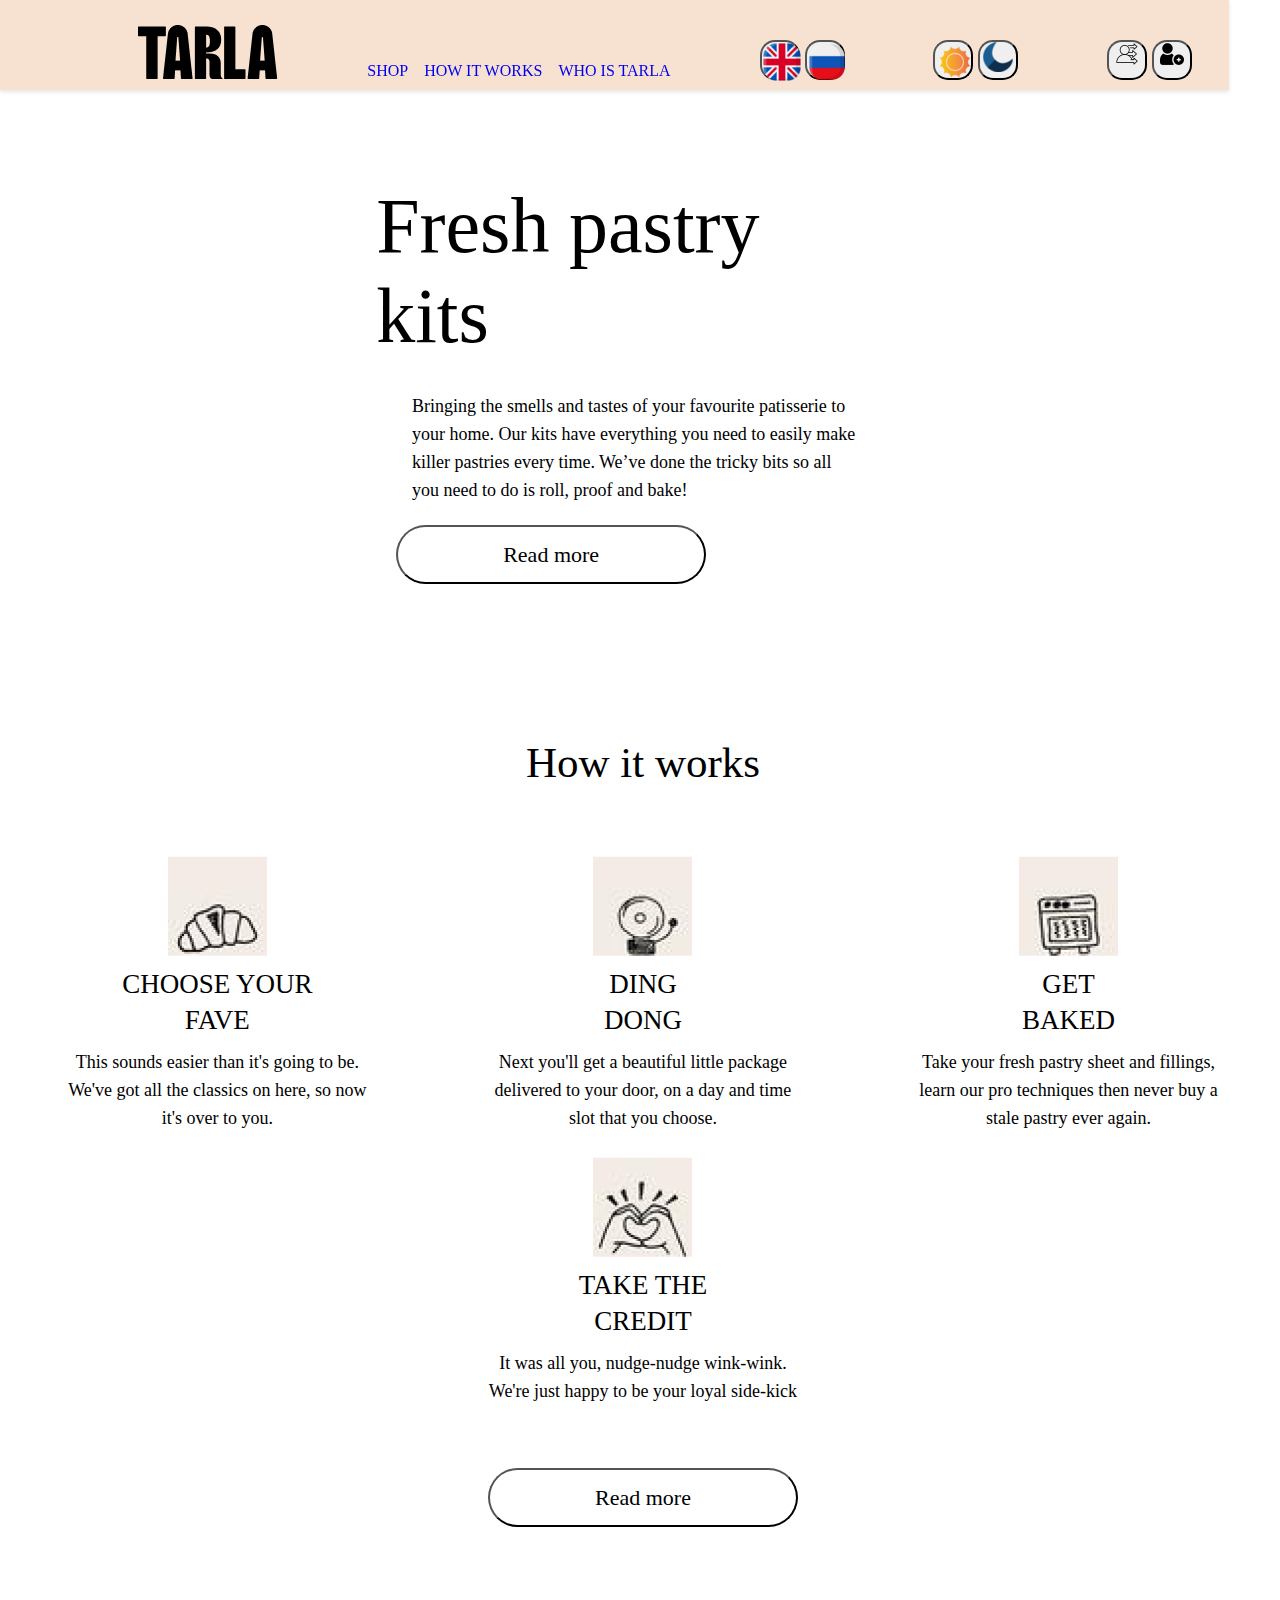
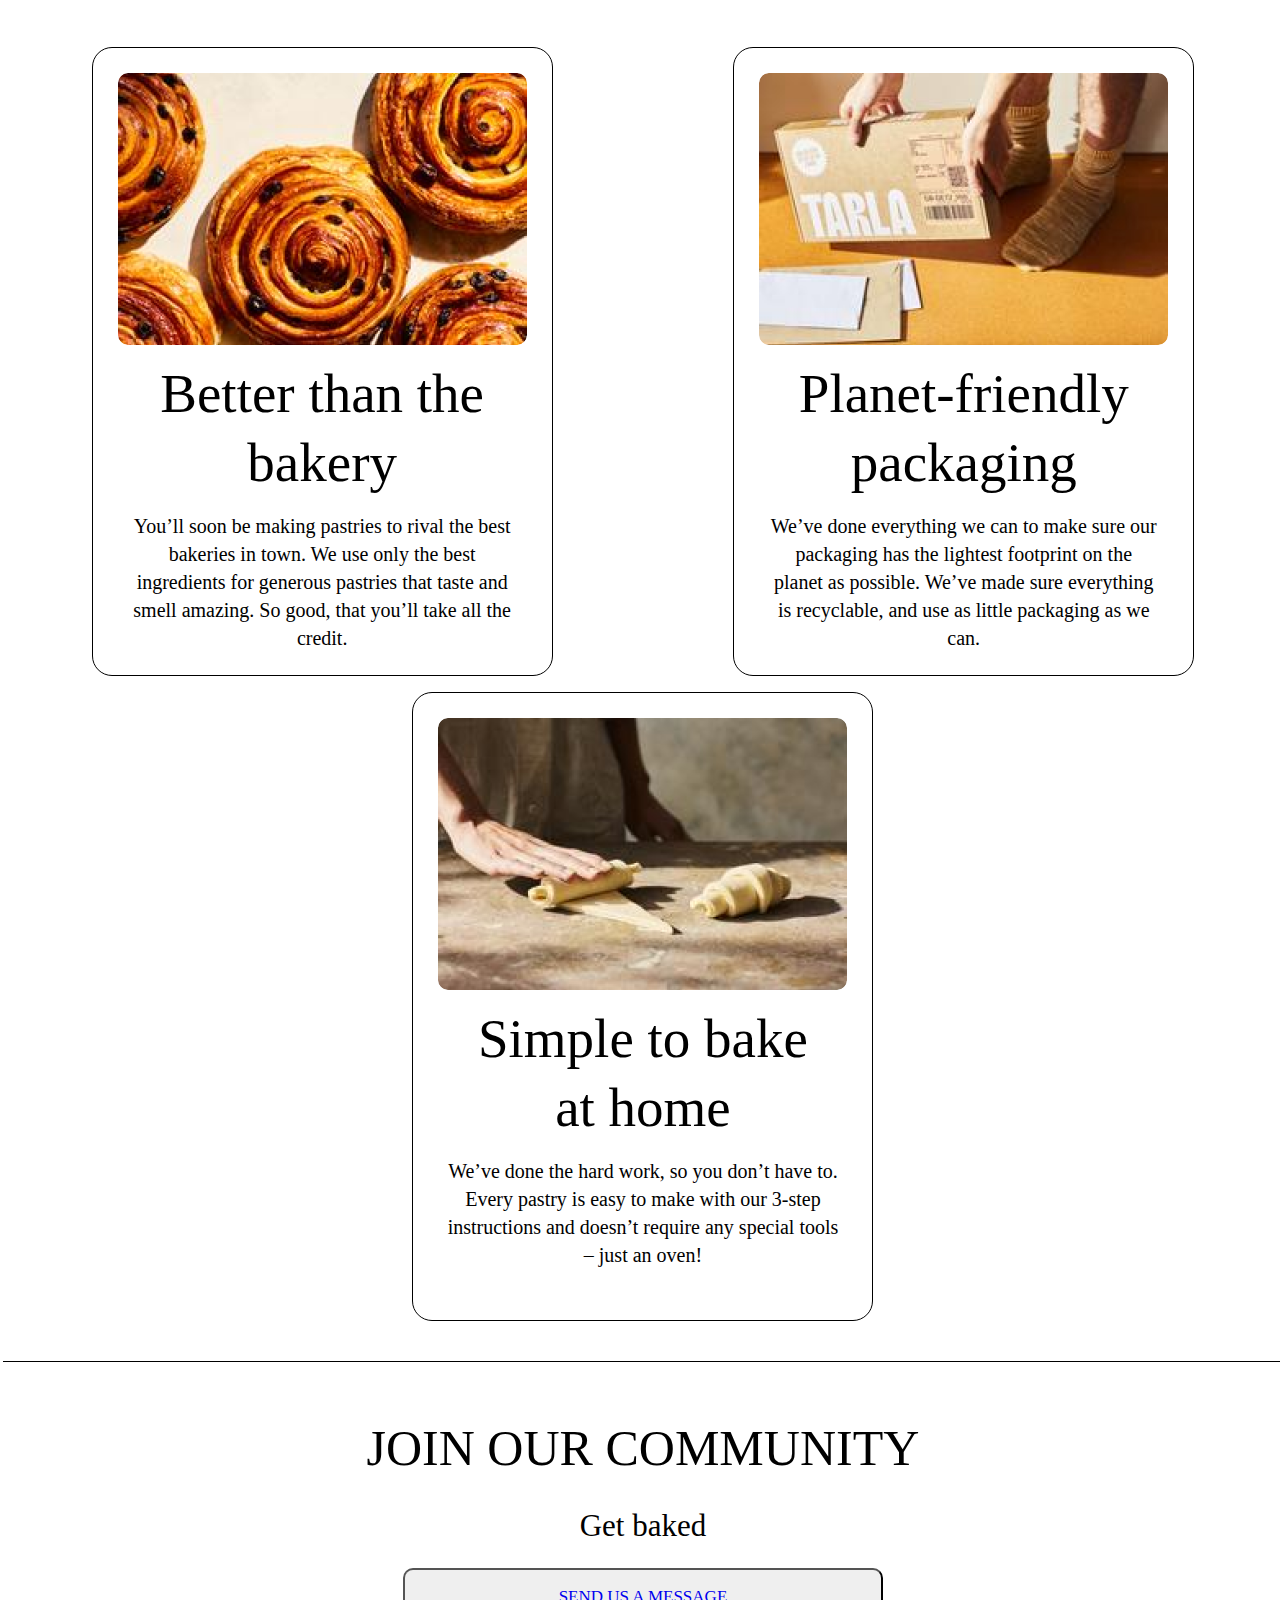
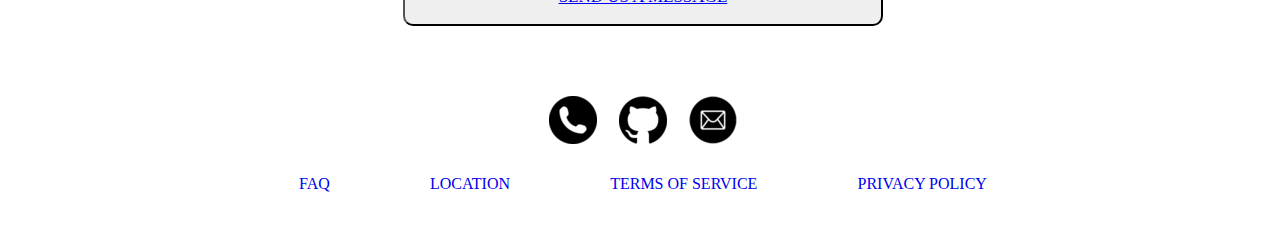
==== NotAuthorized/index.html @ 719d8930 "feat: added favicon" ====
<!DOCTYPE html>
<html lang="en">
  <head>
    <meta charset="UTF-8" />
    <meta name="viewport" content="width=device-width, initial-scale=1.0" />
    <title>Tarla</title>
    <link rel="icon" href="..\Images\croissant.png" type="image/png">
    <link rel="stylesheet" href="..\NotAuthorized\style.css" />
    <link rel="stylesheet" href="mediaStyle.css" />
    <link rel="stylesheet" href="popup.css" />
    <link rel="stylesheet" href="swaper.css" />
    <link rel="stylesheet" href="..\changeColor.css" />
    <link rel="stylesheet" href="..\effects.css" />
    <link
      rel="stylesheet"
      href="https://cdn.jsdelivr.net/npm/swiper@8/swiper-bundle.min.css"
    />
    <script src="https://cdn.jsdelivr.net/npm/swiper@8/swiper-bundle.min.js"></script>
  </head>
  <header class="header theme-element lockPadding">
    <div class="hamburger-menu theme-element">
      <input id="menu__toggle" type="checkbox" />
      <label class="menu__btn" for="menu__toggle">
        <span></span>
      </label>
      <ul class="menu__box theme-element">
        <li><a data-i18="headerShop" class="menu__item theme-element" href="#shop">Shop</a></li>
        <li><a data-i18="headerHowItWork" class="menu__item theme-element" href="#howItWorks">How it works?</a></li>
        <li><a data-i18="headerWhoIsTarla" class="menu__item theme-element" href="#whoIsTarla">Who is Tarla?</a></li>
      </ul>
    </div>
    <img class="img" src="..\Images\Frame.png" alt="logo" />
    <ul class="navigation">
      <li class="li"><a data-i18="headerShop" class="link theme-element" href="#registration"> Shop</a></li>
      <li class="li"><a data-i18="headerHowItWork" class="link theme-element" href="#howItWorks">How it works?</a></li>
      <li class="li"><a data-i18="headerWhoIsTarla" class="link theme-element" href="#whoIsTarla">Who is Tarla?</a></li>
    </ul>

    <div class="switchers">
      <button data-i18="en" class="switcher changeButton theme-blueButton">
        <img src="..\Images\UK.png" alt="light" />
      </button>
      <button data-i18="ru" class="switcher changeButton theme-blueButton">
        <img src="..\Images\russia.png" alt="light" />
      </button>
    </div>
    <div class="switchers">
      <button class="changeButton theme-blueButton" id="light-theme-btn">
        <img src="..\Images\sun.png" alt="light" />
      </button>
      <button class="changeButton theme-blueButton" id="dark-theme-btn">
        <img src="..\Images\night.png" alt="light" />
      </button>
    </div>
    <div class="switchers">
    <button class="logIn popupAuthorization theme-blueButton">
       <a href="#popup"> <img src="..\Images\LogIn.png" alt="Log In" /></a>
    </button>
    <button  class="logIn popupRegistration theme-blueButton">
      <a href="#popup2"><img src="..\Images\SignUp.png" alt="Sign Up" /></a>
    </button>
    </div> 
    
  </header>
  <body class="body">
    <div id="popup" class="popup">
      <div class="popupBody">
        <div class="popupContent">
         <h3 data-i18="LogIn">Log in</h3> 
         <a href="" class="popupClose closePopup">x</a>          
          <form id="loginForm">
            <input data-i18="Username" type="text" id="username" name="username" placeholder="Username" required>
            <input data-i18="Password" type="password" id="loginPassword" name="password" placeholder="Password" required>
           <div class="buttonDiv">
            <button data-i18="Enter" class="authorizationButton" type="submit">Enter</button>
            <button data-i18="Registration" class="authorizationButton popupRegistration" ><a href="#popup2">Registration</a>          
           </div>
         </form>
          <script src="..\logIn.js"></script>
        </div>
      </div>
    </div>
    <div id="popup2" class="popup">
      <div class="popupBody">
        <div class="popupContent">
          <h3 data-i18="Registration">Sign Up</h3>
          <a href="" class="popupClose closePopup">x</a>
      <form id="registrationForm" class="registrationForm">
          <div class="form-group">
              <label for="phone">Номер телефона (РБ):</label>
              <input type="text" id="phone" name="phone" placeholder="Номер телефона" required>
              <span class="error" id="phoneError"></span>
          </div>
          <div class="form-group">
              <label for="email">Email:</label>
              <input type="email" id="email" name="email" placeholder="Email" required>
              <span class="error" id="emailError"></span>
          </div>
          <div class="form-group">
              <label for="dob">Дата рождения:</label>
              <input type="date" id="dob" name="dob" required>
              <span class="error" id="dobError"></span>
          </div>
          <div class="form-group">
              <label for="password">Пароль:</label>
              <input type="password" id="password" name="password" placeholder="Пароль" required>
              <span class="error" id="passwordError"></span>
          </div>
          <div class="form-group">
              <label for="confirmPassword">Повторите пароль:</label>
              <input type="password" id="confirmPassword" name="confirmPassword" placeholder="Повторите пароль" required>
              <span class="error" id="confirmPasswordError"></span>
          </div>
          <div class="form-group">
              <label for="fullname">ФИО:</label>
              <input type="text" id="fullname" name="fullname" placeholder="ФИО" required>
              <span class="error" id="fullnameError"></span>
          </div>
          <div class="form-group">
              <label for="nickname">Никнейм:</label>
              <input type="text" id="nickname" name="nickname" placeholder="Никнейм" required readonly>
              <button type="button" id="regenerateNickname">Сгенерировать никнейм</button>
              <span class="error" id="nicknameError"></span>
          </div>
          <div class="form-group">
              <input type="checkbox" id="agreement" name="agreement" required>
              <label for="agreement">Я прочитал(а) и согласен(а) с <a href="#">Соглашением пользователя</a></label>
              <span class="error" id="agreementError"></span>
          </div>
          <button type="submit" class="registration">
           Зарегистрироваться
           </button>
          <span class="success" id="successMessage"></span>
      </form>
        </div>
      </div>
      <script src="..\signUp.js"></script>
    </div>
    
    <section class="section1 theme-block">
      <div class="div1">
        <p data-i18="FreshPastryKits" class="H1">Fresh pastry kits</p>
        <p data-i18="Smells" class="P1">
          Bringing the smells and tastes of your favourite patisserie to your
          home. Our kits have everything you need to easily make killer pastries
          every time. We’ve done the tricky bits so all you need to do is roll,
          proof and bake!
        </p>
        <button data-i18="ReadMore" class="button1 theme-button popupAuthorization">Read more</button>
      </div>
      <div class="swiper mySwiper img1">
        <div class="swiper-wrapper">
          <div class="swiper-slide">
            <img src="..\ImagesSwapper\swapper1.png" />
          </div>
          <div class="swiper-slide">
            <img src="..\ImagesSwapper\swapper2.png" />
          </div>
          <div class="swiper-slide">
            <img src="..\ImagesSwapper\swapper3.jpg" />
          </div>
          <div class="swiper-slide">
            <img src="..\ImagesSwapper\swapper4.jpg " />
          </div>
          <div class="swiper-slide">
            <img src="..\ImagesSwapper\swapper5.jpg" />
          </div>
        </div>
        <div class="swiper-pagination"></div>
        <div class="arrows">
          <div class="swiper-button-next"></div>
        <div class="swiper-button-prev"></div>
      </div>        
    </section>
    <section id="howItWorks" class="section2 theme-element">
      <p data-i18="headerHowItWork"  class="p2">How it works</p>
      <div class="div2">
        <div class="img2">
          <img src="..\Images\1.png" alt="" />
          <p data-i18="ChoseYourFave" class="H2_2">Choose your fave</p>
          <p data-i18="ChoseYourFaveDef" class="p2_2">
            This sounds easier than it's going to be. We've got all the classics
            on here, so now it's over to you.
          </p>
        </div>
        <div class="img2">
          <img src="..\Images\2.png" alt="" />
          <p data-i18="DingDong" class="H2">Ding dong</p>
          <p data-i18="DingDongDif" class="p2_2">
            Next you'll get a beautiful little package delivered to your door,
            on a day and time slot that you choose.
          </p>
        </div>
        <div class="img2">
          <img src="..\Images\3.png" alt="" />
          <p data-i18="GetBaked" class="H2">Get baked</p>
          <p data-i18="GetBakedDif" class="p2_2">
            Take your fresh pastry sheet and fillings, learn our pro techniques
            then never buy a stale pastry ever again.
          </p>
        </div>
        <div class="img2">
          <img src="..\Images\4.png" alt="" />
          <p data-i18="takeTheCredit" class="H2_2">Take the credit</p>
          <p data-i18="takeTheCreditDif" class="p2_2">
            It was all you, nudge-nudge wink-wink. We're just happy to be your
            loyal side-kick.
          </p>
        </div>
      </div>
      <button data-i18="ReadMore" class="button2 theme-button popupAuthorization">Read more</button>
    </section>
   
    <section class="section5 theme-element">
      <img src="..\Images\section5.png" alt="" />
    </section>
    <section id="whoIsTarla" class="section6 theme-element">
      <div class="div6">
        <img class="img6" src="..\Images\6-1.png" alt="" />
        <p data-i18="BetterThanbakery" class="p6_1">Better than the bakery</p>
        <p data-i18="BetterThanbakeryDif" class="p6_2">
          You’ll soon be making pastries to rival the best bakeries in town. We
          use only the best ingredients for generous pastries that taste and
          smell amazing. So good, that you’ll take all the credit.
        </p>
      </div>
      <div class="div6">
        <img class="img6" src="..\Images\6-2.png" alt="" />
        <p data-i18="PlanetFriendly" class="p6_1">Planet-friendly packaging</p>
        <p data-i18="PlanetFriendlyDif" class="p6_2">
          We’ve done everything we can to make sure our packaging has the
          lightest footprint on the planet as possible. We’ve made sure
          everything is recyclable, and use as little packaging as we can.
        </p>
      </div>
      <div class="div6">
        <img class="img6" src="..\Images\6-3.png" alt="" />
        <p data-i18="SimpleBake" class="p6_1">Simple to bake at home</p>
        <p data-i18="SimpleBakeDif" class="p6_3">
          We’ve done the hard work, so you don’t have to. Every pastry is easy
          to make with our 3-step instructions and doesn’t require any special
          tools – just an oven!
        </p>
      </div>
    </section>
       
    <div class="line"></div>
    <section class="section8 theme-element">
      <p data-i18="JoinOurCommunity" class="H8">Join our community</p>
      <p data-i18="GetBaked" class="p8">and let's get baked</p>
      <button  class="button8 theme-button "><a data-i18="SendUsMessage" href="mailto:polina.solodkova507@gmail.com">Let's start</a></button>
    </section>
    
    <footer class="footer theme-element">
      <div class="icon">
        <a href="tel:+1234567890">
        <img src="..\Images\phone.png" alt="Telephone" />
        </a>
        <a href="https://github.com/MaltSun/TarlaProgect"
          ><img src="..\Images\github.png" alt="Github"/></a>
        <a href="mailto:polina.solodkova507@gmail.com">
         <img src="..\Images\e-mail.png" alt="E-mail" />
      </a>      
      </div>
<div class="divfooter" > 
  <a data-i18="FAQ" class="link theme-element" href="..\NotAuthorized\WhoIsTarta.html">FAQ</a>
  <a  data-i18="Location" class="link theme-element" href="..\NotAuthorized\location.html">Location</a>
  <a data-i18="TermsOfService" class="link theme-element" href="..\NotAuthorized\WhoIsTarta.html">Terms of Service</a>
  <a data-i18="Privacy" class="link theme-element" href="..\NotAuthorized\WhoIsTarta.html">Privacy Policy</a>
</div>
    
  </body>
 <script src="popup.js"></script>
<script src="..\Tarla\swaper.js"></script>
<script src="..\changeLanguage.js"></script>
<script src="..\changeColor.js"></script>
  </footer>  
</html>
---- NotAuthorized/mediaStyle.css ----
@media screen and (max-width: 900px) {
  .hamburger-menu {
    visibility: visible;
  }
  .navigation {
    visibility: hidden;
  }
}
@media screen and (max-width: 960px) {
  .section3 {
    justify-content: center;
    align-items: center;
  }
}
@media screen and (max-width: 1412px) {
  .img1 {
    display: none;
  }
}
@media screen and (max-width: 1435px) {
  .section5 {
    display: none;
  }
}
@media screen and (max-width: 1000px) {
  .unvisibleImg {
    display: flex;
  }
  .img {
    display: none;
  }
}
@media screen and (max-width: 930px) {
  .button4unvisible {
    display: block;
  }
  .section4 {
    flex-direction: column;
  }
  .visible4 {
    display: none;
  }
  .visible5 {
    display: none;
  }
  .visible6 {
    display: none;
  }
}
@media screen and (max-width: 1107px) {
  .section3 {
    flex-direction: column;
  }
  .img3 {
    display: none;
  }
  .img3UnVisible {
    display: block;
  }
}
@media screen and (max-width: 900px) {
  .hamburger-menu {
    visibility: visible;
  }
  .navigation {
    display: none;
    justify-content: flex-end;
  }
}

@media screen and (max-width: 725px) {
  .img {
    display: none;
  }
  .footer {
    gap: 40px;
  }
}
@media screen and (max-width: 590px) {
  .section1 {
    flex-direction: column;
  }
  .div1 {
    width: 90%;
  }
  .button8{
    width: 70%;
  }
  .header{
    width: 89.5%;
  }
  .section1{
    width: 89%;
  }
  .P1{
    width: 80%;
  }
  .button1{
    width: 70%;
  }
  .section2{
    width: 93%;
  }
  .section6{
    width: 97%;
  }
}

@media screen and (max-width: 340px) {
  .section3 {
    padding: 5px;
    justify-content: center;
  }
  .section2{
    width: 89%;
  }
}
@media screen and (max-width: 470px) {
  .img{
    display: none;    
  }
  .img6{
    display: none;
  }
  .div6{
    height: auto;
  }
  .button2{
    width: 70%;
  }
  .section6{
    width: 95%;
  }
}
@media screen and (max-width: 425px) {
  .div6{
    width: auto;
  }
  .p6_2{
    width: 80%;
  }
  .p6_1{
    width: 85%
  }
  .p2_2{
    width: 90%;
  }
  .section1{
    width: 84%;
  }
  .header{
    width: 85%;
  }
}
---- NotAuthorized/popup.css ----
* {
  margin: 0 auto;
  padding: 0;
}
.popup, .popup2 {
  position: fixed;
  width: 100%;
  height: 100%;
  background-color: #140c08dd;
  top: 0;
  left: 0;
  opacity: 0;
  visibility: hidden;
  transition: all 0.8s ease 0s;
  z-index: 1000;
}
.popupAuthorization,
.popupRegistration {
  display: flex;
  flex-direction: column;
  justify-content: center;
  align-items: center;
}
.popup.open, .popup2.open {
  opacity: 1;
  visibility: visible;
}
.popup.open.popupContent {
  transform: perspective(160px) translate(0px, 0%) rotateX(0deg);
  opacity: 1;
}
.buttonDiv{
  width: 70%;
  gap: 20px;
  display: flex;
  flex-direction: row;
  justify-content: center;
}
.popupBody {
  min-height: 100%;
  display: flex;
  align-items: center;
  justify-content: center;
  padding: 30px 10px;
}
.popupContent {
  
  background: #f5ede7;
  color: #140c08;
  max-width: 600px;
  padding: 20px;
  height: auto;
  position: relative;

  display: flex;
  justify-content: center;
  flex-direction: column;
  align-items: center;
  border-radius: 35px;
}
.form {
  
  background-color: #6e7a5a;
  padding: 20px;
  box-shadow: 0 0 10px rgba(40, 36, 28, 0.952);
}
input[type="text"],
input[type="password"] {
  width: 100%;
  margin-bottom: 10px;
  padding: 10px;
  border: 1px solid #ccc;
  border-radius: 15px;
  box-sizing: border-box;
  font-size: 16px;
}
.authorizationButton {
  border: 1px solid #0126de !important;
  color: #0126de !important;
  cursor: pointer;
  width: 150px;
  text-align: center;
  font-family: Roboto;
  font-size: 22px;
  font-style: normal;
  font-weight: 400;
  line-height: 34.002px; /* 154.553% */
  border-radius: 35px;
}
.popupClose{
  position: absolute;
  right: 20px;
  top: 5px;
  font-size: 27px;
  color: #140c08;
  text-decoration: none;
}
body.lock {
  overflow: hidden;
}
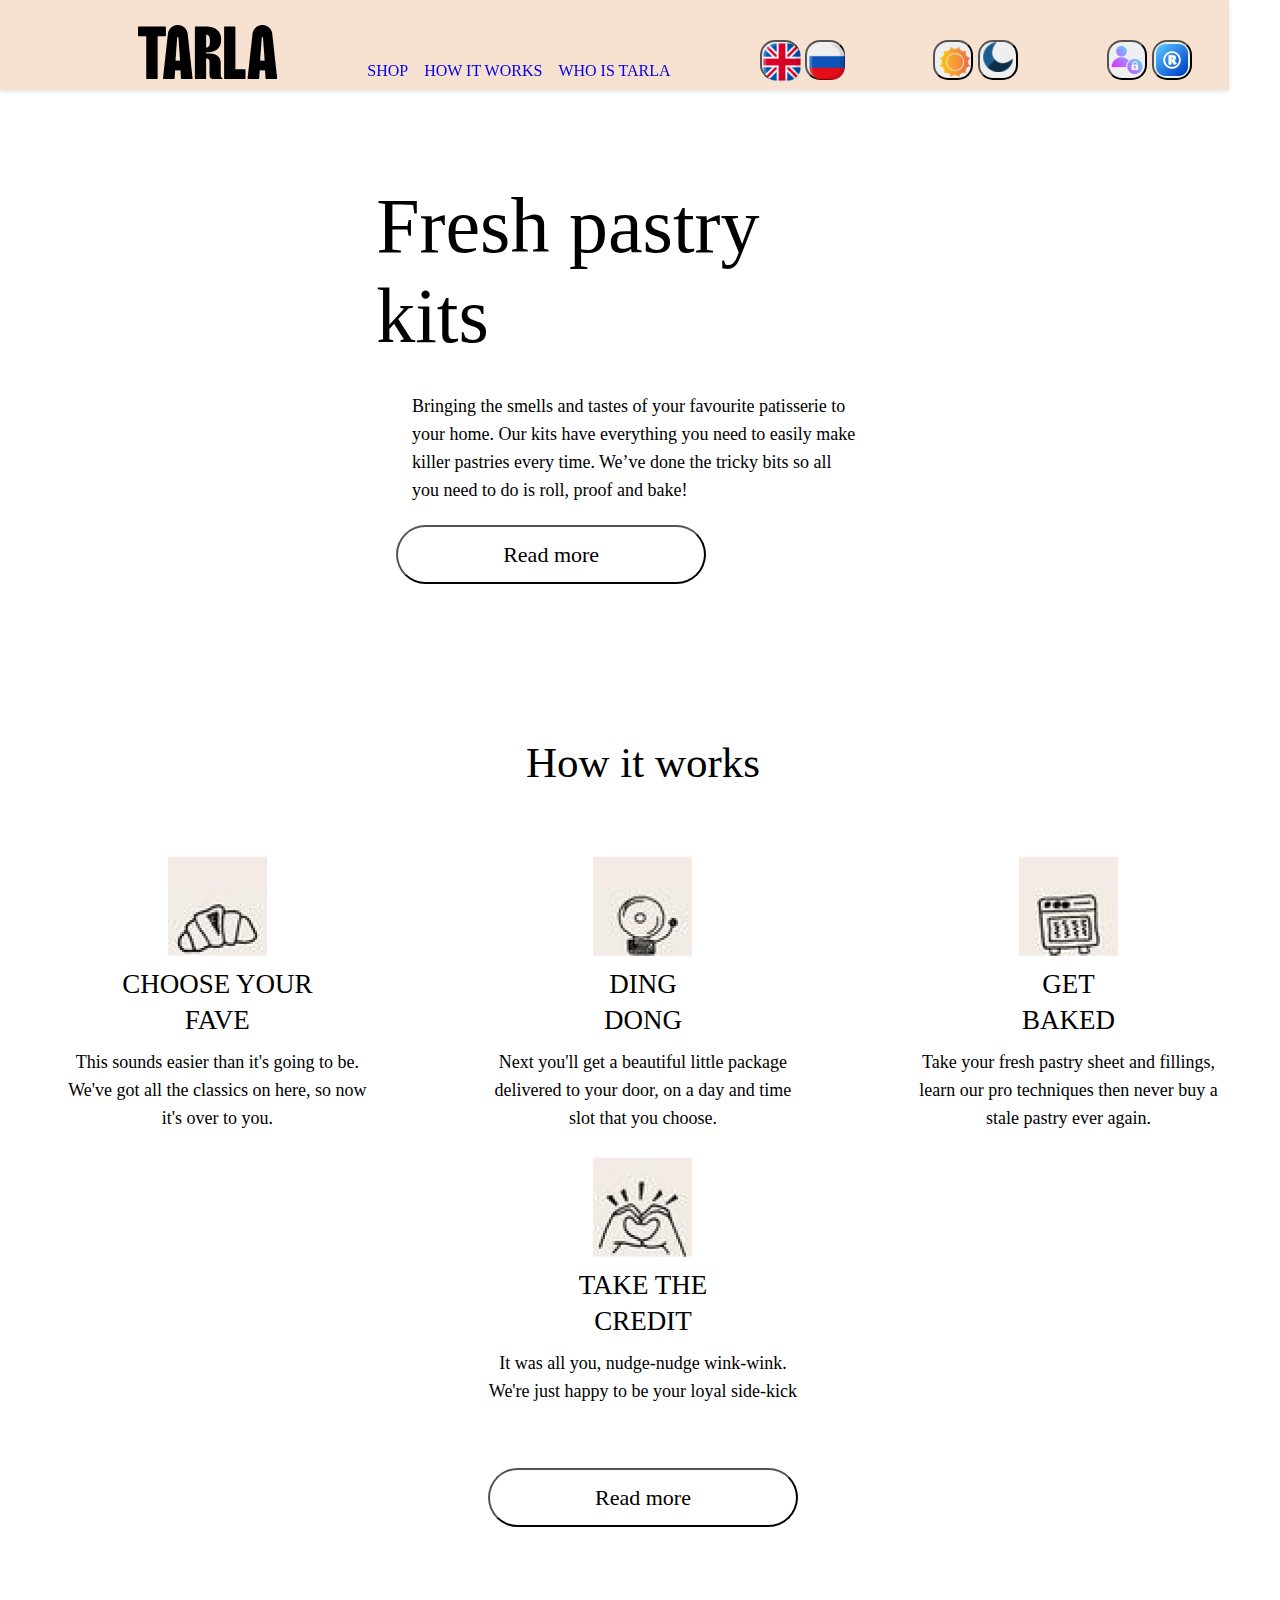
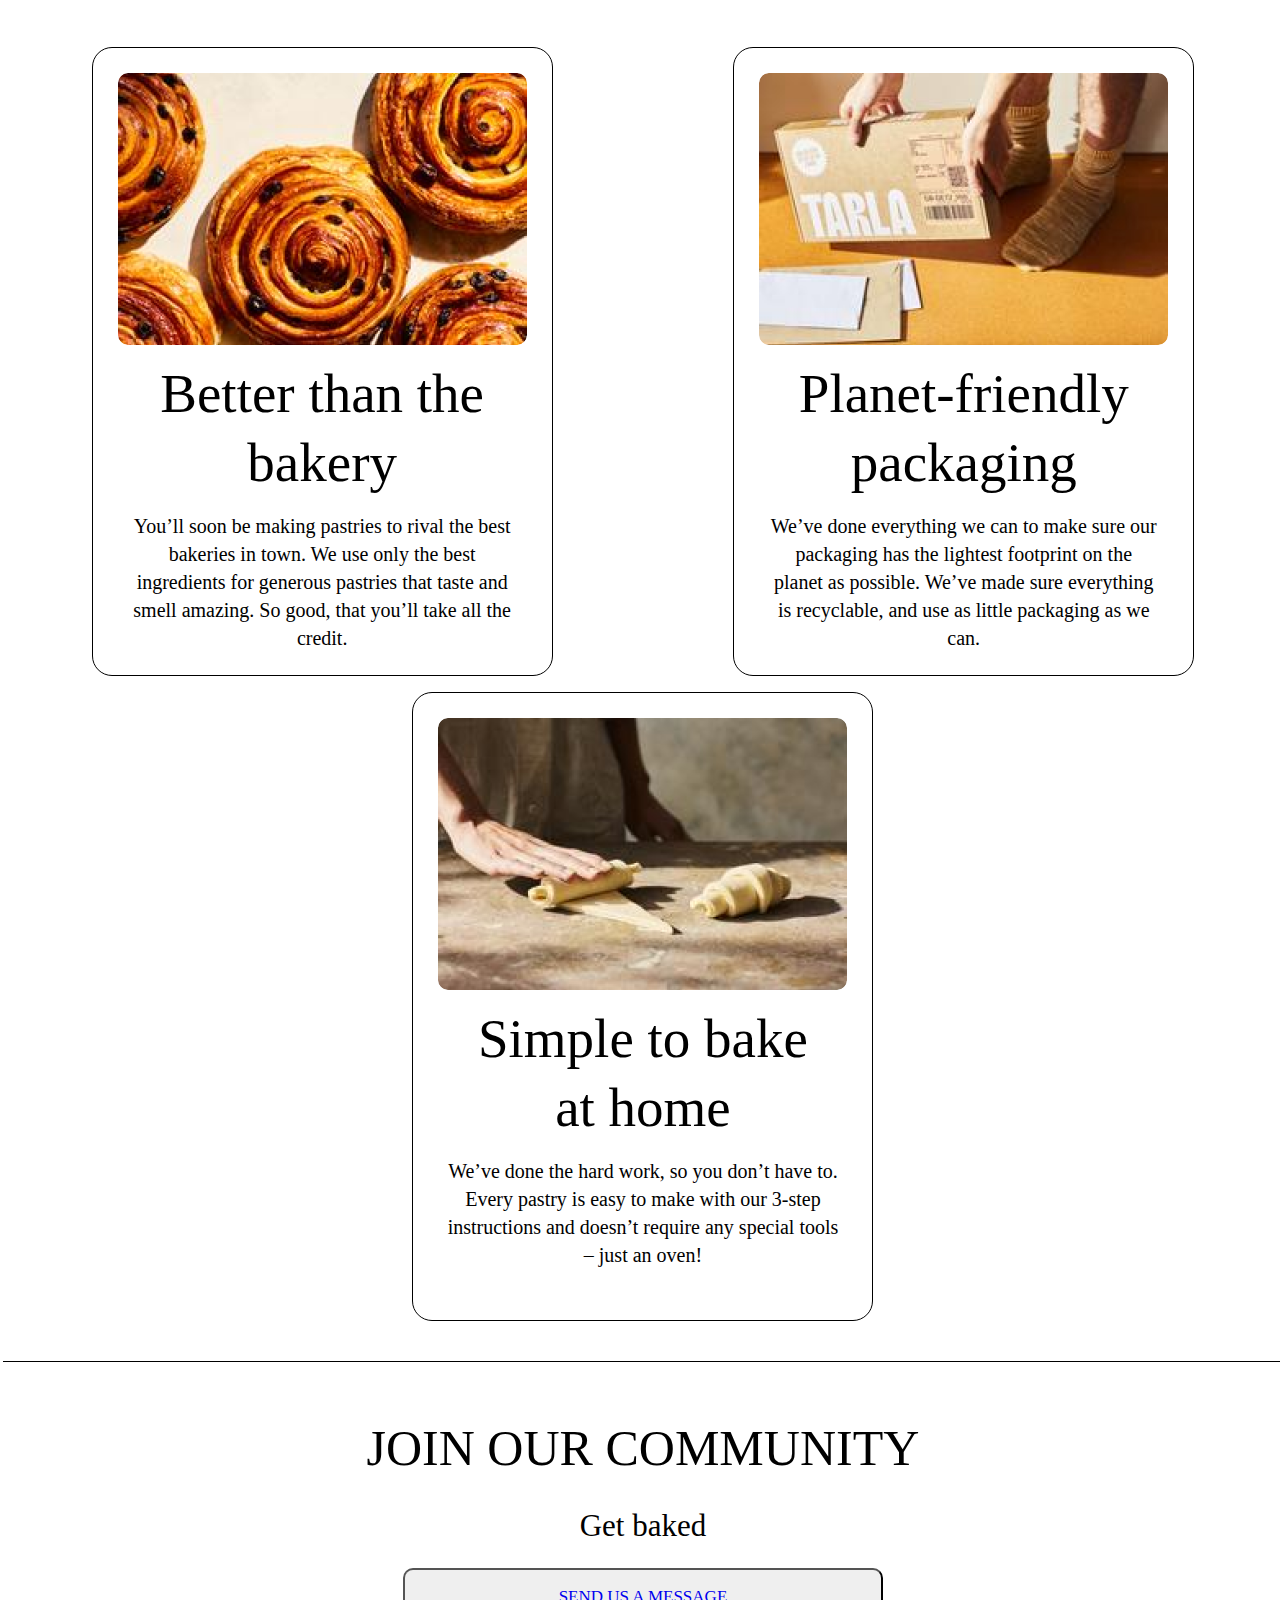
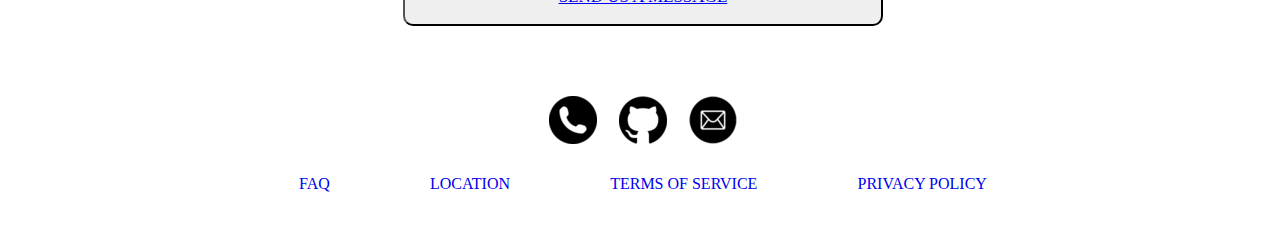
==== commit d2d8358b: "fix: change authorization and registration switches" ====
--- a/NotAuthorized/index.html
+++ b/NotAuthorized/index.html
@@ -31,7 +31,7 @@
     </div>
     <img class="img" src="..\Images\Frame.png" alt="logo" />
     <ul class="navigation">
-      <li class="li"><a data-i18="headerShop" class="link theme-element" href="#registration"> Shop</a></li>
+      <li class="li"><a data-i18="headerShop" class="link theme-element" href="#shop"> Shop</a></li>
       <li class="li"><a data-i18="headerHowItWork" class="link theme-element" href="#howItWorks">How it works?</a></li>
       <li class="li"><a data-i18="headerWhoIsTarla" class="link theme-element" href="#whoIsTarla">Who is Tarla?</a></li>
     </ul>
@@ -54,13 +54,12 @@
     </div>
     <div class="switchers">
     <button class="logIn popupAuthorization theme-blueButton">
-       <a href="#popup"> <img src="..\Images\LogIn.png" alt="Log In" /></a>
+       <a href="#popup"> <img src="..\Images\authorization.png" alt="Log In" /></a>
     </button>
     <button  class="logIn popupRegistration theme-blueButton">
-      <a href="#popup2"><img src="..\Images\SignUp.png" alt="Sign Up" /></a>
+      <a href="#popup2"><img src="..\Images\registration.png" alt="Sign Up" /></a>
     </button>
-    </div> 
-    
+    </div>     
   </header>
   <body class="body">
     <div id="popup" class="popup">
@@ -68,13 +67,12 @@
         <div class="popupContent">
          <h3 data-i18="LogIn">Log in</h3> 
          <a href="" class="popupClose closePopup">x</a>          
-          <form id="loginForm">
+          <form id="loginForm" >
             <input data-i18="Username" type="text" id="username" name="username" placeholder="Username" required>
             <input data-i18="Password" type="password" id="loginPassword" name="password" placeholder="Password" required>
            <div class="buttonDiv">
             <button data-i18="Enter" class="authorizationButton" type="submit">Enter</button>
-            <button data-i18="Registration" class="authorizationButton popupRegistration" ><a href="#popup2">Registration</a>          
-           </div>
+            </div>
          </form>
           <script src="..\logIn.js"></script>
         </div>
@@ -119,7 +117,7 @@
           <div class="form-group">
               <label for="nickname">Никнейм:</label>
               <input type="text" id="nickname" name="nickname" placeholder="Никнейм" required readonly>
-              <button type="button" id="regenerateNickname">Сгенерировать никнейм</button>
+              <button type="button" id="regenerateNickname" class="registrationButton">Сгенерировать никнейм</button>
               <span class="error" id="nicknameError"></span>
           </div>
           <div class="form-group">
@@ -127,7 +125,7 @@
               <label for="agreement">Я прочитал(а) и согласен(а) с <a href="#">Соглашением пользователя</a></label>
               <span class="error" id="agreementError"></span>
           </div>
-          <button type="submit" class="registration">
+          <button type="submit" class="registration registrationButton">
            Зарегистрироваться
            </button>
           <span class="success" id="successMessage"></span>
@@ -137,10 +135,10 @@
       <script src="..\signUp.js"></script>
     </div>
     
-    <section class="section1 theme-block">
+    <section id="shop"class="section1 theme-block">
       <div class="div1">
         <p data-i18="FreshPastryKits" class="H1">Fresh pastry kits</p>
-        <p data-i18="Smells" class="P1">
+        <p  data-i18="Smells" class="P1">
           Bringing the smells and tastes of your favourite patisserie to your
           home. Our kits have everything you need to easily make killer pastries
           every time. We’ve done the tricky bits so all you need to do is roll,
@@ -177,7 +175,7 @@
       <div class="div2">
         <div class="img2">
           <img src="..\Images\1.png" alt="" />
-          <p data-i18="ChoseYourFave" class="H2_2">Choose your fave</p>
+          <p data-i18="ChoseYourFav" class="H2_2">Choose your fave</p>
           <p data-i18="ChoseYourFaveDef" class="p2_2">
             This sounds easier than it's going to be. We've got all the classics
             on here, so now it's over to you.
@@ -253,7 +251,7 @@
     
     <footer class="footer theme-element">
       <div class="icon">
-        <a href="tel:+1234567890">
+        <a href="tel:+375295950858">
         <img src="..\Images\phone.png" alt="Telephone" />
         </a>
         <a href="https://github.com/MaltSun/TarlaProgect"
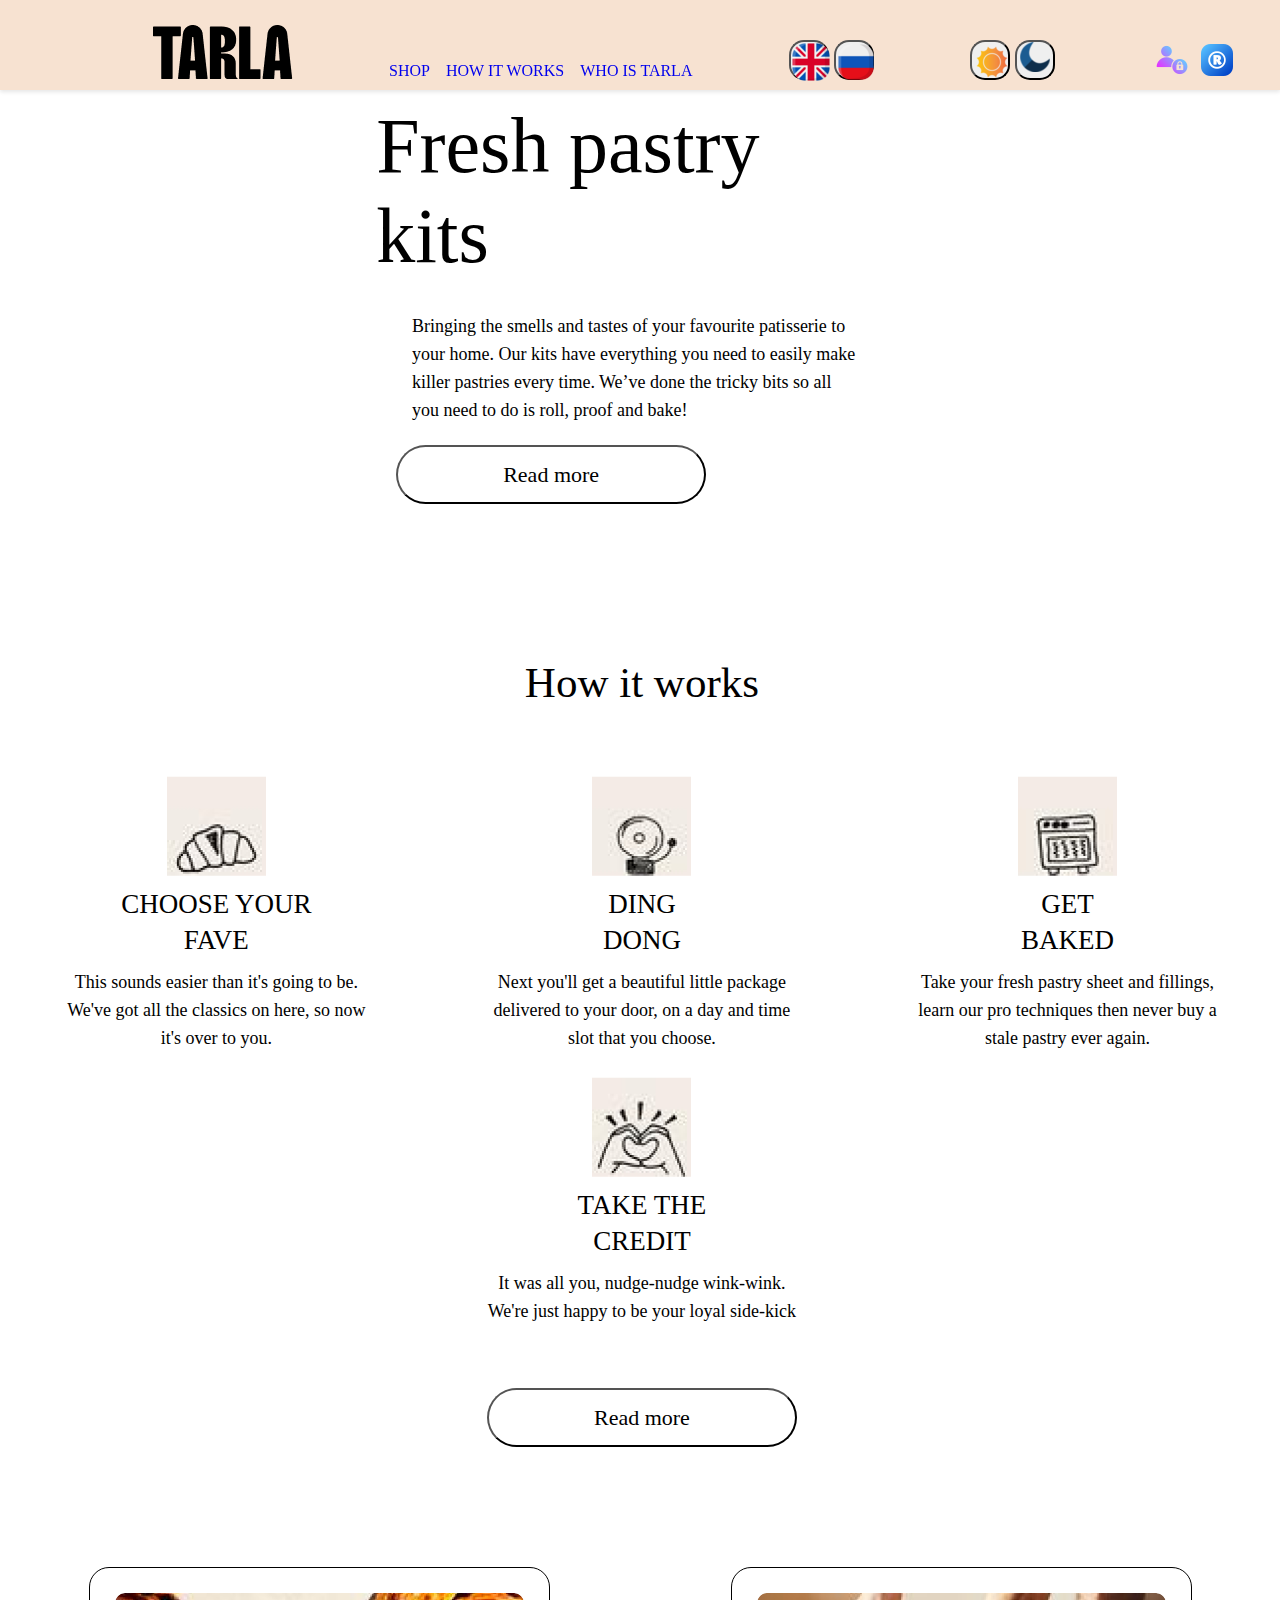
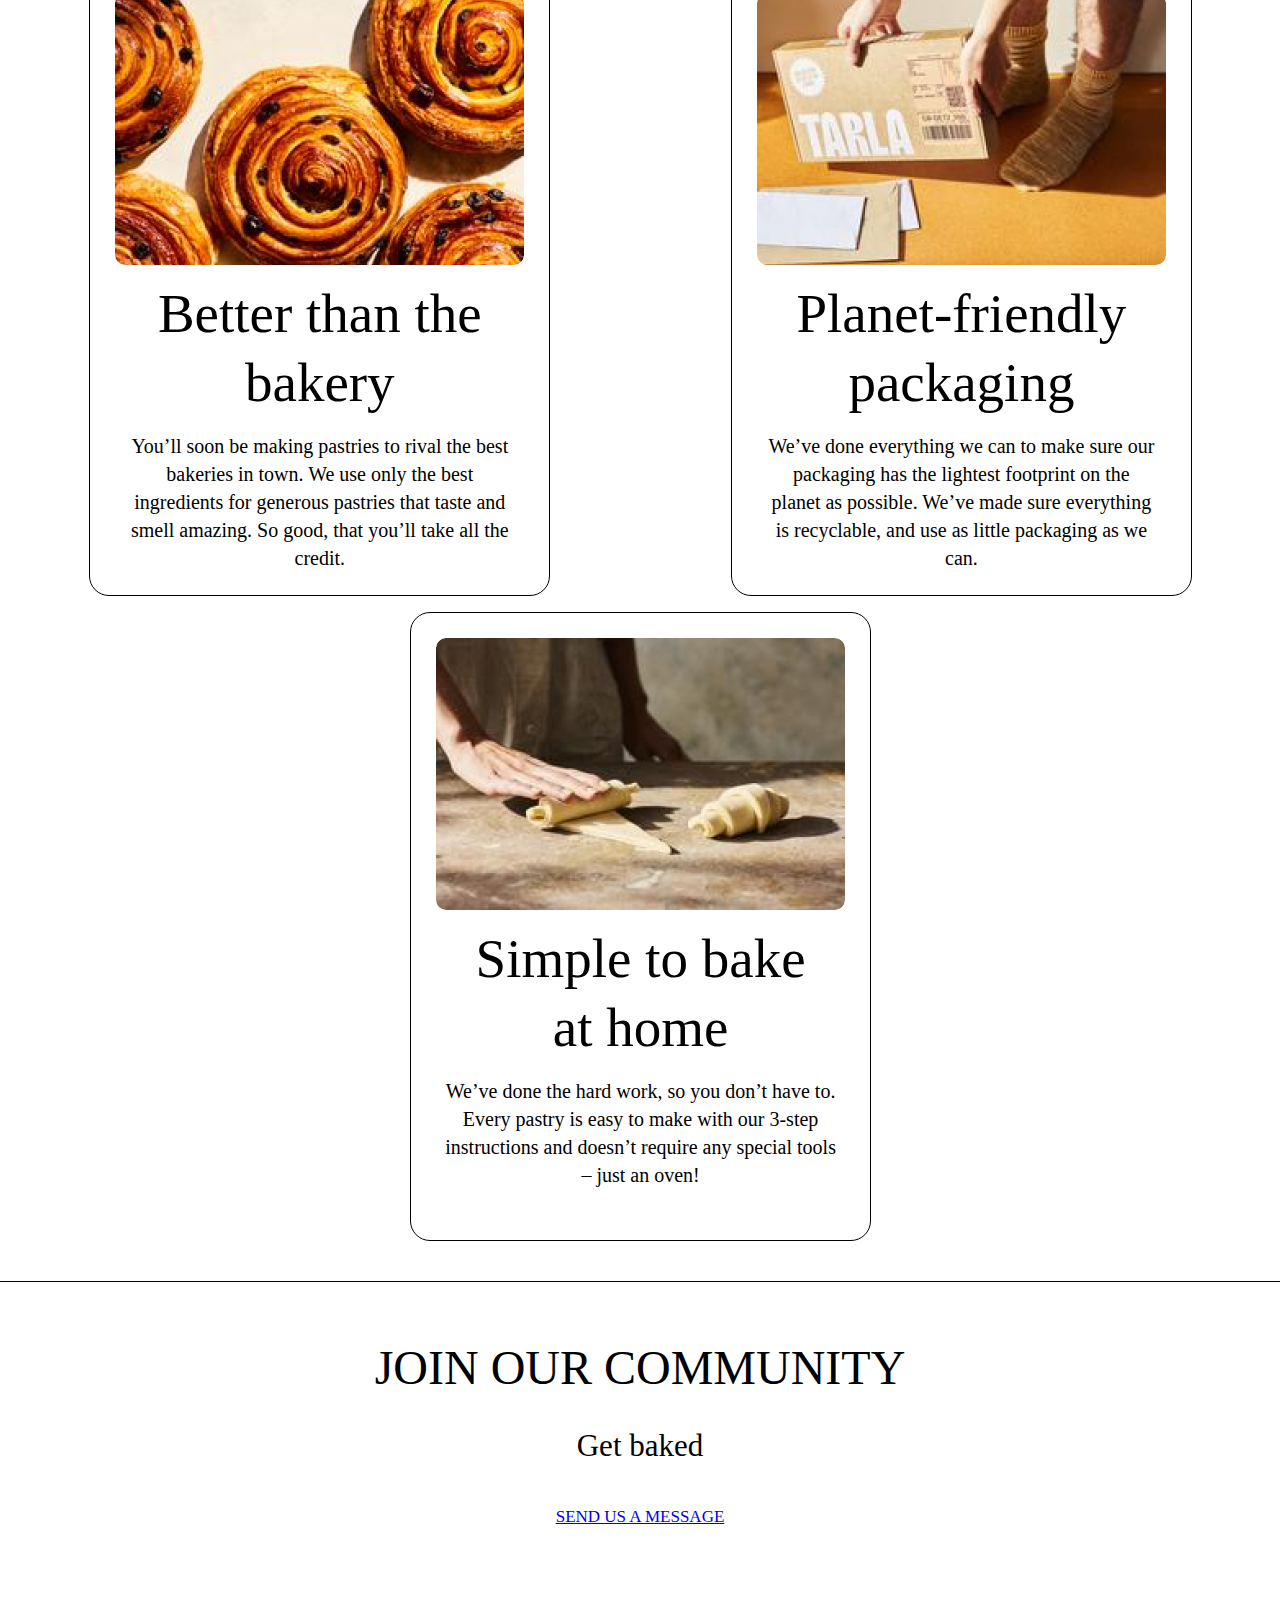
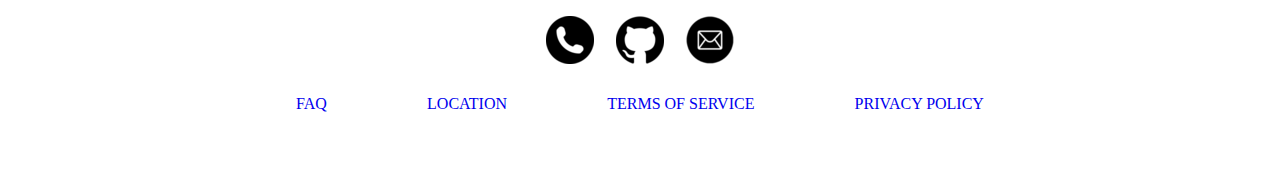
==== commit efb67390: "fix: made valid layout for index.html" ====
--- a/NotAuthorized/index.html
+++ b/NotAuthorized/index.html
@@ -1,80 +1,136 @@
 <!DOCTYPE html>
 <html lang="en">
   <head>
-    <meta charset="UTF-8" />
-    <meta name="viewport" content="width=device-width, initial-scale=1.0" />
+    <meta charset="UTF-8">
+    <meta name="viewport" content="width=device-width, initial-scale=1.0">
     <title>Tarla</title>
-    <link rel="icon" href="..\Images\croissant.png" type="image/png">
-    <link rel="stylesheet" href="..\NotAuthorized\style.css" />
-    <link rel="stylesheet" href="mediaStyle.css" />
-    <link rel="stylesheet" href="popup.css" />
-    <link rel="stylesheet" href="swaper.css" />
-    <link rel="stylesheet" href="..\changeColor.css" />
-    <link rel="stylesheet" href="..\effects.css" />
+    <link rel="icon" href="../Images/croissant.png" type="image/png">
+    <link rel="stylesheet" href="../NotAuthorized/style.css">
+    <link rel="stylesheet" href="mediaStyle.css">
+    <link rel="stylesheet" href="popup.css">
+    <link rel="stylesheet" href="swaper.css">
+    <link rel="stylesheet" href="../changeColor.css">
+    <link rel="stylesheet" href="../effects.css">
     <link
       rel="stylesheet"
-      href="https://cdn.jsdelivr.net/npm/swiper@8/swiper-bundle.min.css"
-    />
+      href="https://cdn.jsdelivr.net/npm/swiper@8/swiper-bundle.min.css">
     <script src="https://cdn.jsdelivr.net/npm/swiper@8/swiper-bundle.min.js"></script>
   </head>
-  <header class="header theme-element lockPadding">
-    <div class="hamburger-menu theme-element">
-      <input id="menu__toggle" type="checkbox" />
-      <label class="menu__btn" for="menu__toggle">
-        <span></span>
-      </label>
-      <ul class="menu__box theme-element">
-        <li><a data-i18="headerShop" class="menu__item theme-element" href="#shop">Shop</a></li>
-        <li><a data-i18="headerHowItWork" class="menu__item theme-element" href="#howItWorks">How it works?</a></li>
-        <li><a data-i18="headerWhoIsTarla" class="menu__item theme-element" href="#whoIsTarla">Who is Tarla?</a></li>
+  <body class="base">
+    <header class="header theme-element lockPadding">
+      <div class="hamburger-menu theme-element">
+        <input id="menu__toggle" type="checkbox"/>
+        <label class="menu__btn" for="menu__toggle">
+          <span></span>
+        </label>
+        <ul class="menu__box theme-element">
+          <li>
+            <a
+              data-i18="headerShop"
+              class="menu__item theme-element"
+              href="#shop"
+              >Shop</a
+            >
+          </li>
+          <li>
+            <a
+              data-i18="headerHowItWork"
+              class="menu__item theme-element"
+              href="#howItWorks"
+              >How it works?</a
+            >
+          </li>
+          <li>
+            <a
+              data-i18="headerWhoIsTarla"
+              class="menu__item theme-element"
+              href="#whoIsTarla"
+              >Who is Tarla?</a
+            >
+          </li>
+        </ul>
+      </div>
+      <img class="img" src="../Images/Frame.png" alt="logo">
+      <ul class="navigation">
+        <li class="li">
+          <a data-i18="headerShop" class="link theme-element" href="#shop">
+            Shop</a
+          >
+        </li>
+        <li class="li">
+          <a
+            data-i18="headerHowItWork"
+            class="link theme-element"
+            href="#howItWorks"
+            >How it works?</a
+          >
+        </li>
+        <li class="li">
+          <a
+            data-i18="headerWhoIsTarla"
+            class="link theme-element"
+            href="#whoIsTarla"
+            >Who is Tarla?</a
+          >
+        </li>
       </ul>
-    </div>
-    <img class="img" src="..\Images\Frame.png" alt="logo" />
-    <ul class="navigation">
-      <li class="li"><a data-i18="headerShop" class="link theme-element" href="#shop"> Shop</a></li>
-      <li class="li"><a data-i18="headerHowItWork" class="link theme-element" href="#howItWorks">How it works?</a></li>
-      <li class="li"><a data-i18="headerWhoIsTarla" class="link theme-element" href="#whoIsTarla">Who is Tarla?</a></li>
-    </ul>
 
-    <div class="switchers">
-      <button data-i18="en" class="switcher changeButton theme-blueButton">
-        <img src="..\Images\UK.png" alt="light" />
-      </button>
-      <button data-i18="ru" class="switcher changeButton theme-blueButton">
-        <img src="..\Images\russia.png" alt="light" />
-      </button>
-    </div>
-    <div class="switchers">
-      <button class="changeButton theme-blueButton" id="light-theme-btn">
-        <img src="..\Images\sun.png" alt="light" />
-      </button>
-      <button class="changeButton theme-blueButton" id="dark-theme-btn">
-        <img src="..\Images\night.png" alt="light" />
-      </button>
-    </div>
-    <div class="switchers">
-    <button class="logIn popupAuthorization theme-blueButton">
-       <a href="#popup"> <img src="..\Images\authorization.png" alt="Log In" /></a>
-    </button>
-    <button  class="logIn popupRegistration theme-blueButton">
-      <a href="#popup2"><img src="..\Images\registration.png" alt="Sign Up" /></a>
-    </button>
-    </div>     
-  </header>
-  <body class="body">
+      <div class="switchers">
+        <button data-i18="en" class="switcher changeButton theme-blueButton">
+          <img src="../Images/UK.png" alt="light">
+        </button>
+        <button data-i18="ru" class="switcher changeButton theme-blueButton">
+          <img src="../Images/russia.png" alt="light">
+        </button>
+      </div>
+      <div class="switchers">
+        <button class="changeButton theme-blueButton" id="light-theme-btn">
+          <img src="../Images/sun.png" alt="light">
+        </button>
+        <button class="changeButton theme-blueButton" id="dark-theme-btn">
+          <img src="../Images/night.png" alt="light">
+        </button>
+      </div>
+      <div class="switchers">
+        <a class="logIn popupAuthorization theme-blueButton" href="#popup">
+          <img src="../Images/authorization.png" alt="Log In"></a>
+        <a class="logIn popupRegistration theme-blueButton" href="#popup2"
+          ><img src="../Images/registration.png" alt="Sign Up"></a>
+      </div>
+    </header>
     <div id="popup" class="popup">
       <div class="popupBody">
         <div class="popupContent">
-         <h3 data-i18="LogIn">Log in</h3> 
-         <a href="" class="popupClose closePopup">x</a>          
-          <form id="loginForm" >
-            <input data-i18="Username" type="text" id="username" name="username" placeholder="Username" required>
-            <input data-i18="Password" type="password" id="loginPassword" name="password" placeholder="Password" required>
-           <div class="buttonDiv">
-            <button data-i18="Enter" class="authorizationButton" type="submit">Enter</button>
-            </div>
-         </form>
-          <script src="..\logIn.js"></script>
+          <h3 data-i18="LogIn">Log in</h3>
+          <a href="" class="popupClose closePopup">x</a>
+          <form id="loginForm">
+            <input
+              data-i18="Username"
+              type="text"
+              id="username"
+              name="username"
+              placeholder="Username"
+              required
+            />
+            <input
+              data-i18="Password"
+              type="password"
+              id="loginPassword"
+              name="password"
+              placeholder="Password"
+              required
+            />
+            <div class="buttonDiv">
+              <button
+                data-i18="Enter"
+                class="authorizationButton"
+                type="submit"
+              >
+                Enter
+              </button>
+            </div>
+          </form>
+          <script src="../logIn.js"></script>
         </div>
       </div>
     </div>
@@ -83,98 +139,150 @@
         <div class="popupContent">
           <h3 data-i18="Registration">Sign Up</h3>
           <a href="" class="popupClose closePopup">x</a>
-      <form id="registrationForm" class="registrationForm">
-          <div class="form-group">
+          <form id="registrationForm" class="registrationForm">
+            <div class="form-group">
               <label for="phone">Номер телефона (РБ):</label>
-              <input type="text" id="phone" name="phone" placeholder="Номер телефона" required>
+              <input
+                type="text"
+                id="phone"
+                name="phone"
+                placeholder="Номер телефона"
+                required
+              />
               <span class="error" id="phoneError"></span>
-          </div>
-          <div class="form-group">
+            </div>
+            <div class="form-group">
               <label for="email">Email:</label>
-              <input type="email" id="email" name="email" placeholder="Email" required>
+              <input
+                type="email"
+                id="email"
+                name="email"
+                placeholder="Email"
+                required
+              />
               <span class="error" id="emailError"></span>
-          </div>
-          <div class="form-group">
+            </div>
+            <div class="form-group">
               <label for="dob">Дата рождения:</label>
-              <input type="date" id="dob" name="dob" required>
+              <input type="date" id="dob" name="dob" required />
               <span class="error" id="dobError"></span>
-          </div>
-          <div class="form-group">
+            </div>
+            <div class="form-group">
               <label for="password">Пароль:</label>
-              <input type="password" id="password" name="password" placeholder="Пароль" required>
+              <input
+                type="password"
+                id="password"
+                name="password"
+                placeholder="Пароль"
+                required
+              />
               <span class="error" id="passwordError"></span>
-          </div>
-          <div class="form-group">
+            </div>
+            <div class="form-group">
               <label for="confirmPassword">Повторите пароль:</label>
-              <input type="password" id="confirmPassword" name="confirmPassword" placeholder="Повторите пароль" required>
+              <input
+                type="password"
+                id="confirmPassword"
+                name="confirmPassword"
+                placeholder="Повторите пароль"
+                required
+              />
               <span class="error" id="confirmPasswordError"></span>
-          </div>
-          <div class="form-group">
+            </div>
+            <div class="form-group">
               <label for="fullname">ФИО:</label>
-              <input type="text" id="fullname" name="fullname" placeholder="ФИО" required>
+              <input
+                type="text"
+                id="fullname"
+                name="fullname"
+                placeholder="ФИО"
+                required
+              />
               <span class="error" id="fullnameError"></span>
-          </div>
-          <div class="form-group">
+            </div>
+            <div class="form-group">
               <label for="nickname">Никнейм:</label>
-              <input type="text" id="nickname" name="nickname" placeholder="Никнейм" required readonly>
-              <button type="button" id="regenerateNickname" class="registrationButton">Сгенерировать никнейм</button>
+              <input
+                type="text"
+                id="nickname"
+                name="nickname"
+                placeholder="Никнейм"
+                required
+                readonly
+              />
+              <button
+                type="button"
+                id="regenerateNickname"
+                class="registrationButton"
+              >
+                Сгенерировать никнейм
+              </button>
               <span class="error" id="nicknameError"></span>
-          </div>
-          <div class="form-group">
-              <input type="checkbox" id="agreement" name="agreement" required>
-              <label for="agreement">Я прочитал(а) и согласен(а) с <a href="#">Соглашением пользователя</a></label>
+            </div>
+            <div class="form-group">
+              <input type="checkbox" id="agreement" name="agreement" required />
+              <label for="agreement"
+                >Я прочитал(а) и согласен(а) с
+                <a href="#">Соглашением пользователя</a></label
+              >
               <span class="error" id="agreementError"></span>
-          </div>
-          <button type="submit" class="registration registrationButton">
-           Зарегистрироваться
-           </button>
-          <span class="success" id="successMessage"></span>
-      </form>
-        </div>
-      </div>
-      <script src="..\signUp.js"></script>
+            </div>
+            <button type="submit" class="registration registrationButton">
+              Зарегистрироваться
+            </button>
+            <span class="success" id="successMessage"></span>
+          </form>
+        </div>
+      </div>
+      <script src="../signUp.js"></script>
     </div>
-    
-    <section id="shop"class="section1 theme-block">
-      <div class="div1">
-        <p data-i18="FreshPastryKits" class="H1">Fresh pastry kits</p>
-        <p  data-i18="Smells" class="P1">
+
+    <section class="section1 theme-block">
+      <div id="shop" class="div1">
+        <h1 data-i18="FreshPastryKits" class="H1">Fresh pastry kits</h1>
+        <p data-i18="Smells" class="P1">
           Bringing the smells and tastes of your favourite patisserie to your
           home. Our kits have everything you need to easily make killer pastries
           every time. We’ve done the tricky bits so all you need to do is roll,
           proof and bake!
         </p>
-        <button data-i18="ReadMore" class="button1 theme-button popupAuthorization">Read more</button>
+        <button
+          data-i18="ReadMore"
+          class="button1 theme-button popupAuthorization"
+        >
+          Read more
+        </button>
       </div>
       <div class="swiper mySwiper img1">
         <div class="swiper-wrapper">
           <div class="swiper-slide">
-            <img src="..\ImagesSwapper\swapper1.png" />
+            <img src="../ImagesSwapper/swapper1.png" alt="swapper">
           </div>
           <div class="swiper-slide">
-            <img src="..\ImagesSwapper\swapper2.png" />
+            <img src="../ImagesSwapper/swapper2.png" alt="swapper">
           </div>
           <div class="swiper-slide">
-            <img src="..\ImagesSwapper\swapper3.jpg" />
+            <img src="../ImagesSwapper/swapper3.jpg" alt="swapper">
           </div>
           <div class="swiper-slide">
-            <img src="..\ImagesSwapper\swapper4.jpg " />
+            <img src="../ImagesSwapper/swapper4.jpg " alt="swapper">
           </div>
           <div class="swiper-slide">
-            <img src="..\ImagesSwapper\swapper5.jpg" />
+            <img src="../ImagesSwapper/swapper5.jpg" alt="swapper">
           </div>
         </div>
         <div class="swiper-pagination"></div>
         <div class="arrows">
           <div class="swiper-button-next"></div>
-        <div class="swiper-button-prev"></div>
-      </div>        
+          <div class="swiper-button-prev"></div>
+        </div>
+      </div>
     </section>
     <section id="howItWorks" class="section2 theme-element">
-      <p data-i18="headerHowItWork"  class="p2">How it works</p>
+      <p data-i18="headerHowItWork" class="p2">How it works</p>
       <div class="div2">
         <div class="img2">
-          <img src="..\Images\1.png" alt="" />
+          <img src="../Images/1.png" alt="">
           <p data-i18="ChoseYourFav" class="H2_2">Choose your fave</p>
           <p data-i18="ChoseYourFaveDef" class="p2_2">
             This sounds easier than it's going to be. We've got all the classics
@@ -182,7 +290,7 @@
           </p>
         </div>
         <div class="img2">
-          <img src="..\Images\2.png" alt="" />
+          <img src="../Images/2.png" alt="">
           <p data-i18="DingDong" class="H2">Ding dong</p>
           <p data-i18="DingDongDif" class="p2_2">
             Next you'll get a beautiful little package delivered to your door,
@@ -190,7 +298,7 @@
           </p>
         </div>
         <div class="img2">
-          <img src="..\Images\3.png" alt="" />
+          <img src="../Images/3.png" alt="">
           <p data-i18="GetBaked" class="H2">Get baked</p>
           <p data-i18="GetBakedDif" class="p2_2">
             Take your fresh pastry sheet and fillings, learn our pro techniques
@@ -198,7 +306,7 @@
           </p>
         </div>
         <div class="img2">
-          <img src="..\Images\4.png" alt="" />
+          <img src="../Images/4.png" alt="">
           <p data-i18="takeTheCredit" class="H2_2">Take the credit</p>
           <p data-i18="takeTheCreditDif" class="p2_2">
             It was all you, nudge-nudge wink-wink. We're just happy to be your
@@ -206,15 +314,19 @@
           </p>
         </div>
       </div>
-      <button data-i18="ReadMore" class="button2 theme-button popupAuthorization">Read more</button>
+      <button
+        data-i18="ReadMore"
+        class="button2 theme-button popupAuthorization"
+      >
+        Read more
+      </button>
     </section>
-   
-    <section class="section5 theme-element">
-      <img src="..\Images\section5.png" alt="" />
-    </section>
-    <section id="whoIsTarla" class="section6 theme-element">
-      <div class="div6">
-        <img class="img6" src="..\Images\6-1.png" alt="" />
+    <div class="section5 theme-element">
+      <img src="../Images/section5.png" alt="section5">
+    </div>
+    <section class="section6 theme-element">
+      <div id="whoIsTarla" class="div6">
+        <img class="img6" src="../Images/6-1.png" alt="section6">
         <p data-i18="BetterThanbakery" class="p6_1">Better than the bakery</p>
         <p data-i18="BetterThanbakeryDif" class="p6_2">
           You’ll soon be making pastries to rival the best bakeries in town. We
@@ -223,7 +335,7 @@
         </p>
       </div>
       <div class="div6">
-        <img class="img6" src="..\Images\6-2.png" alt="" />
+        <img class="img6" src="../Images/6-2.png" alt="section6">
         <p data-i18="PlanetFriendly" class="p6_1">Planet-friendly packaging</p>
         <p data-i18="PlanetFriendlyDif" class="p6_2">
           We’ve done everything we can to make sure our packaging has the
@@ -232,7 +344,7 @@
         </p>
       </div>
       <div class="div6">
-        <img class="img6" src="..\Images\6-3.png" alt="" />
+        <img class="img6" src="../Images/6-3.png" alt="section6">
         <p data-i18="SimpleBake" class="p6_1">Simple to bake at home</p>
         <p data-i18="SimpleBakeDif" class="p6_3">
           We’ve done the hard work, so you don’t have to. Every pastry is easy
@@ -241,36 +353,58 @@
         </p>
       </div>
     </section>
-       
     <div class="line"></div>
     <section class="section8 theme-element">
       <p data-i18="JoinOurCommunity" class="H8">Join our community</p>
       <p data-i18="GetBaked" class="p8">and let's get baked</p>
-      <button  class="button8 theme-button "><a data-i18="SendUsMessage" href="mailto:polina.solodkova507@gmail.com">Let's start</a></button>
+      <a
+        class="button8 heme-blueButton"
+        data-i18="SendUsMessage"
+        href="mailto:polina.solodkova507@gmail.com"
+        >Let's start</a
+      >
     </section>
-    
     <footer class="footer theme-element">
       <div class="icon">
         <a href="tel:+375295950858">
-        <img src="..\Images\phone.png" alt="Telephone" />
+          <img src="../Images/phone.png" alt="Telephone">
         </a>
         <a href="https://github.com/MaltSun/TarlaProgect"
-          ><img src="..\Images\github.png" alt="Github"/></a>
+          ><img src="../Images/github.png" alt="Github"></a>
         <a href="mailto:polina.solodkova507@gmail.com">
-         <img src="..\Images\e-mail.png" alt="E-mail" />
-      </a>      
-      </div>
-<div class="divfooter" > 
-  <a data-i18="FAQ" class="link theme-element" href="..\NotAuthorized\WhoIsTarta.html">FAQ</a>
-  <a  data-i18="Location" class="link theme-element" href="..\NotAuthorized\location.html">Location</a>
-  <a data-i18="TermsOfService" class="link theme-element" href="..\NotAuthorized\WhoIsTarta.html">Terms of Service</a>
-  <a data-i18="Privacy" class="link theme-element" href="..\NotAuthorized\WhoIsTarta.html">Privacy Policy</a>
-</div>
-    
+          <img src="../Images/e-mail.png" alt="E-mail">
+        </a>
+      </div>
+      <div class="divfooter">
+        <a
+          data-i18="FAQ"
+          class="link theme-element"
+          href="../NotAuthorized/WhoIsTarta.html"
+          >FAQ</a
+        >
+        <a
+          data-i18="Location"
+          class="link theme-element"
+          href="../NotAuthorized/location.html"
+          >Location</a
+        >
+        <a
+          data-i18="TermsOfService"
+          class="link theme-element"
+          href="../NotAuthorized/WhoIsTarta.html"
+          >Terms of Service</a
+        >
+        <a
+          data-i18="Privacy"
+          class="link theme-element"
+          href="../NotAuthorized/WhoIsTarta.html"
+          >Privacy Policy</a
+        >
+      </div>
+      <script src="popup.js"></script>
+      <script src="../Tarla/swaper.js"></script>
+      <script src="../changeLanguage.js"></script>
+      <script src="../changeColor.js"></script>
+    </footer>
   </body>
- <script src="popup.js"></script>
-<script src="..\Tarla\swaper.js"></script>
-<script src="..\changeLanguage.js"></script>
-<script src="..\changeColor.js"></script>
-  </footer>  
 </html>
--- a/NotAuthorized/style.css
+++ b/NotAuthorized/style.css
@@ -0,0 +1,553 @@
+* {
+  margin: 0 auto;
+  padding: 0;
+}
+.link {
+  text-decoration: none;
+  list-style: none;
+  cursor: none;
+  font-family: "DM Sans";
+  font-size: 16px;
+  font-style: normal;
+  font-weight: 400;
+  line-height: 12.802px; /* 80.01% */
+  text-transform: uppercase;
+}
+
+.li {
+  list-style-type: none;
+}
+.body {
+  max-width: 1440px;
+  display: flex;
+  margin-top: 80px;
+  align-items: flex-start;
+  flex-direction: column;
+  flex-wrap: wrap;
+  justify-content: center;
+}
+.navigation {
+  width: auto;
+  height: 14px;
+  display: flex;
+  align-items: flex-end;
+  flex-direction: row;
+  justify-content: flex-start;
+  gap: 16px;
+  visibility: visible;
+}
+
+.hamburger-menu {
+  visibility: hidden;
+}
+
+/* скрываем чекбокс */
+#menu__toggle {
+  opacity: 0;
+}
+/* стилизуем кнопку */
+.menu__btn {
+  display: flex; /* используем flex для центрирования содержимого */
+  align-items: center; /* центрируем содержимое кнопки */
+  position: fixed;
+  top: 20px;
+  left: 20px;
+  width: 26px;
+  height: 26px;
+  cursor: pointer;
+  z-index: 1;
+}
+/* добавляем "гамбургер" */
+.menu__btn > span,
+.menu__btn > span::before,
+.menu__btn > span::after {
+  display: block;
+  position: absolute;
+  width: 100%;
+  height: 2px;
+  background-color: #000000;
+}
+.menu__btn > span::before {
+  content: "";
+  top: -8px;
+}
+.menu__btn > span::after {
+  content: "";
+  top: 8px;
+}
+/* контейнер меню */
+.menu__box {
+  display: block;
+  position: fixed;
+  visibility: hidden;
+  top: 0;
+  right: -100%;
+  /*left: -100%;*/
+  width: 250px;
+  height: 12%;
+  margin: 0;
+  padding: 80px 0;
+  list-style: none;
+  text-align: center;
+  background-color: #fcf2e9;
+  box-shadow: 1px 0px 6px rgba(0, 0, 0, 0.2);
+}
+/* элементы меню */
+.menu__item {
+  display: block;
+  padding: 12px 24px;
+  color: #333;
+  font-family: "Roboto", sans-serif;
+  font-size: 20px;
+  font-weight: 600;
+  text-decoration: none;
+}
+.menu__item:hover {
+  background-color: #cfd8dc;
+}
+
+#menu__toggle:checked ~ .menu__btn > span {
+  transform: rotate(45deg);
+}
+#menu__toggle:checked ~ .menu__btn > span::before {
+  top: 0;
+  transform: rotate(0);
+}
+#menu__toggle:checked ~ .menu__btn > span::after {
+  top: 0;
+  transform: rotate(90deg);
+}
+#menu__toggle:checked ~ .menu__box {
+  visibility: visible;
+  left: 0;
+}
+.section1 {
+  width: 96.4%;
+  height: auto;
+  display: flex;
+  align-items: center;
+  padding: 24px 26px;
+  flex-direction: row;
+  justify-content: center;
+  gap: 48px;
+}
+
+.div1 {
+  display: flex;
+  align-items: flex-start;
+  padding: 77px 18px 45px 0px;
+  flex-direction: column;
+  justify-content: flex-end;
+  gap: 21px;
+}
+
+.P1 {
+  width: 444px;
+  height: auto;
+  margin-top: 10px;
+  font-family: "Roboto";
+  font-size: 18px;
+  font-style: normal;
+  font-weight: 400;
+  line-height: 28.008px; /* 155.6% */
+}
+
+.H1 {
+  width: 85%;
+  font-family: Roboto;
+  font-size: 78px;
+  font-style: normal;
+  font-weight: 400;
+  line-height: 90px; /* 115.385% */
+  margin-left: initial;
+}
+
+.button1 {
+  width: 310px;
+  height: 59px;
+  text-align: center;
+  font-family: Roboto;
+  font-size: 22px;
+  font-style: normal;
+  font-weight: 400;
+  line-height: 34.002px; /* 154.553% */
+  border-radius: 35px;
+  background: none;
+  margin-left: 20px;
+}
+.section2 {
+  width: 97.8%;
+  height: auto;
+  padding: 80px 16px;
+  gap: 63px;
+  display: flex;
+  align-items: center;
+  flex-direction: column;
+  justify-content: center;
+}
+.p2 {
+  width: 250px;
+  text-align: center;
+  font-family: Roboto;
+  font-size: 43px;
+  font-style: normal;
+  font-weight: 400;
+  line-height: 60.01px; /* 139.559% */
+}
+.div2 {
+  width: 100%;
+  height: auto;
+  display: flex;
+  align-items: flex-start;
+  flex-direction: row;
+  justify-content: center;
+  flex-wrap: wrap;
+  gap: 25px;
+}
+.img2 {
+  max-width: 334px;
+  height: auto;
+  gap: 10px;
+  display: flex;
+  align-items: center;
+  flex-direction: column;
+  flex-wrap: wrap;
+}
+.H2 {
+  width: 117px;
+  text-align: center;
+  font-family: Roboto;
+  font-size: 27px;
+  font-style: normal;
+  font-weight: 400;
+  line-height: 35.996px; /* 133.32% */
+  text-transform: uppercase;
+}
+.H2_2 {
+  width: 200px;
+  text-align: center;
+  font-family: Roboto;
+  font-size: 27px;
+  font-style: normal;
+  font-weight: 400;
+  line-height: 35.996px; /* 133.32% */
+  text-transform: uppercase;
+}
+.p2_2 {
+  width: 320px;
+  text-align: center;
+  font-family: "DM Sans";
+  font-size: 18px;
+  font-style: normal;
+  font-weight: 400;
+  line-height: 28.008px; /* 155.6% */
+}
+.button2 {
+  width: 310px;
+  height: 59px;
+  text-align: center;
+  font-family: Roboto;
+  font-size: 22px;
+  font-style: normal;
+  font-weight: 400;
+  line-height: 34.002px; /* 154.553% */
+  border-radius: 35px;
+  background: none;
+}
+.section3 {
+  width: 100%;
+  height: auto;
+  padding: 49px 1px;
+  gap: 48px;
+  display: flex;
+  align-items: center;
+  flex-direction: row;
+  justify-content: center;
+}
+.img3 {
+  display: flex;
+  width: 680px;
+  height: auto;
+  flex-shrink: 0;
+  border-radius: 20px;
+}
+.img3UnVisible {
+  display: none;
+  width: 680px;
+  height: auto;
+  flex-shrink: 0;
+  border-radius: 20px;
+}
+.div3 {
+  display: flex;
+  align-items: flex-start;
+  flex-direction: column;
+  justify-content: center;
+  max-width: 649px;
+  height: auto;
+  gap: 23px;
+}
+.p3 {
+  font-family: Roboto;
+  font-size: 40px;
+  font-style: normal;
+  font-weight: 400;
+  line-height: 56.023px; /* 140.057% */
+}
+.section4 {
+  width: 100%;
+  height: auto;
+  padding: 90px 1px;
+  gap: 24px;
+  display: flex;
+  align-items: center;
+  flex-direction: column;
+  justify-content: center;
+}
+.div4 {
+  width: 100%;
+  height: auto;
+  padding: 0px;
+  gap: 26px 24px;
+  display: flex;
+  align-items: center;
+  flex-direction: row;
+  justify-content: center;
+  flex-wrap: wrap;
+}
+.p4_2 {
+  width: 200px;
+  margin-top: 10px;
+  font-family: Roboto;
+  font-size: 27px;
+  font-style: normal;
+  font-weight: 400;
+  line-height: 35.996px; /* 133.32% */
+  text-transform: uppercase;
+  margin-left: 0px;
+}
+.p4_3 {
+  font-family: "DM Sans";
+  font-size: 20px;
+  font-style: normal;
+  font-weight: 400;
+  line-height: 27.997px; /* 139.986% */
+  text-transform: uppercase;
+}
+.button4 {
+  width: 257px;
+  height: 58px;
+  flex-shrink: 0;
+  border-radius: 35px;
+  text-align: center;
+  font-family: Roboto;
+  font-size: 22px;
+  font-style: normal;
+  font-weight: 400;
+  line-height: 34.002px; /* 154.553% */
+}
+.button4unvisible {
+  display: none;
+  width: 310px;
+  height: 59px;
+  text-align: center;
+  font-family: Roboto;
+  font-size: 22px;
+  font-style: normal;
+  font-weight: 400;
+  line-height: 34.002px; /* 154.553% */
+  border-radius: 35px;
+  background: none;
+  margin-top: 40px;
+}
+.H4 {
+  text-align: center;
+  font-family: Roboto;
+  font-size: 39px;
+  font-style: normal;
+  font-weight: 400;
+  line-height: 56.023px; /* 143.649% */
+}
+.section5 {
+  width: 1440px;
+  height: auto;
+  padding-top: 47px;
+}
+.section6 {
+  width: 99%;
+  height: auto;
+  padding: 40px 7px;
+  display: flex;
+  flex-wrap: wrap;
+  align-items: center;
+  justify-content: center;
+  flex-direction: row;
+  gap: 16px;
+}
+.div6 {
+  width: auto;
+  height: 577px;
+  padding: 25px;
+  border-radius: 20px;
+  border: 1px solid #000;
+  display: flex;
+  align-items: center;
+  justify-content: flex-start;
+  gap: 15px;
+  flex-direction: column;
+}
+.img6 {
+  width: 409px;
+  height: 272px;
+  border-radius: 10px;
+}
+.p6_1 {
+  width: 360px;
+  text-align: center;
+  font-family: Roboto;
+  font-size: 55px;
+  font-style: normal;
+  font-weight: 400;
+  line-height: 68.553px; /* 124.641% */
+}
+.p6_2 {
+  max-width: 390px;
+  text-align: center;
+  font-family: "DM Sans";
+  font-size: 20px;
+  font-style: normal;
+  font-weight: 400;
+  line-height: 28px;
+}
+.p6_3 {
+  max-width: 400px;
+  text-align: center;
+  font-family: "DM Sans";
+  font-size: 20px;
+  font-style: normal;
+  font-weight: 400;
+  line-height: 28px;
+}
+.section7 {
+  height: 500px;
+  padding-top: 13px;
+  width: 100%;
+  display: flex;
+  justify-content: center;
+  align-items: center;
+  flex-wrap: nowrap;
+  flex-direction: column;
+  gap: 32px;
+}
+.div7 {
+  height: 336px;
+  width: auto;
+  display: flex;
+  justify-content: center;
+  align-items: center;
+  flex-wrap: nowrap;
+  flex-direction: row;
+  gap: 24px;
+}
+.button7_1,
+.button7_2 {
+  width: 95px;
+  height: 58px;
+  text-align: center;
+  font-family: Roboto;
+  font-size: 22px;
+  font-style: normal;
+  font-weight: 400;
+  line-height: 34.002px;
+  border-radius: 35px;
+  background: none;
+}
+.B {
+  width: auto;
+  display: flex;
+  justify-content: center;
+  align-items: center;
+  flex-wrap: nowrap;
+  flex-direction: row;
+  gap: 70px;
+}
+.line {
+  width: 100%;
+  height: 1px;
+  flex-shrink: 0;
+  background: #000;
+}
+.section8 {
+  width: 100%;
+  padding-top: 50px;
+  height: auto;
+  gap: 20px;
+  display: flex;
+  justify-content: center;
+  align-items: center;
+  flex-wrap: wrap;
+  flex-direction: column;
+}
+
+.H8 {
+  text-align: center;
+  font-family: Roboto;
+  font-size: 48px;
+  font-style: normal;
+  font-weight: 400;
+  line-height: 72px; /* 144% */
+  text-transform: uppercase;
+}
+.p8 {
+  text-align: center;
+  font-family: Roboto;
+  font-size: 31px;
+  font-style: normal;
+  font-weight: 400;
+  line-height: 43.992px; /* 141.91% */
+}
+.button8 {
+  width: 480px;
+  height: 58px;
+  display: flex;
+  align-items: center;
+  justify-content: center;
+  flex-shrink: 0;
+  border-radius: 10px;
+  text-align: center;
+  font-family: Roboto;
+  font-size: 17px;
+  font-style: normal;
+  font-weight: 400;
+  line-height: 72px; /* 423.529% */
+  text-transform: uppercase;
+}
+
+.footer {
+  width: 100%;
+  height: auto;
+  padding: 70px 0px 60px 0px;
+  display: flex;
+  flex-direction: column;
+  justify-content: center;
+  gap: 30px;
+}
+.icon {
+  display: flex;
+  flex-direction: row;
+  flex-wrap: wrap;
+  width: 200px;
+  justify-content: center;
+  align-items: center;
+  gap: 10px;
+}
+.divfooter {
+  width: 60%;
+  height: auto;
+  display: flex;
+  justify-content: space-around;
+  align-items: center;
+  flex-direction: row;
+  flex-wrap: wrap;
+  gap: 20px 20px;
+}
--- a/NotAuthorized/mediaStyle.css
+++ b/NotAuthorized/mediaStyle.css
@@ -81,7 +81,7 @@
     flex-direction: column;
   }
   .div1 {
-    width: 90%;
+    width: 99%;
   }
   .button8{
     width: 70%;
@@ -113,6 +113,9 @@
   }
   .section2{
     width: 89%;
+  }
+  .divfooter{
+    width: 80%;
   }
 }
 @media screen and (max-width: 470px) {
--- a/NotAuthorized/popup.css
+++ b/NotAuthorized/popup.css
@@ -43,12 +43,11 @@
   justify-content: center;
   padding: 30px 10px;
 }
-.popupContent {
-  
+.popupContent {  
   background: #f5ede7;
   color: #140c08;
-  max-width: 600px;
-  padding: 20px;
+ max-width: 500px;
+  padding: 15px;
   height: auto;
   position: relative;
 
@@ -58,15 +57,9 @@
   align-items: center;
   border-radius: 35px;
 }
-.form {
-  
-  background-color: #6e7a5a;
-  padding: 20px;
-  box-shadow: 0 0 10px rgba(40, 36, 28, 0.952);
-}
 input[type="text"],
 input[type="password"] {
-  width: 100%;
+  width: 90%;
   margin-bottom: 10px;
   padding: 10px;
   border: 1px solid #ccc;
@@ -84,7 +77,7 @@
   font-size: 22px;
   font-style: normal;
   font-weight: 400;
-  line-height: 34.002px; /* 154.553% */
+  line-height: 34.002px; 
   border-radius: 35px;
 }
 .popupClose{
@@ -97,4 +90,18 @@
 }
 body.lock {
   overflow: hidden;
+}
+.registrationButton{
+  border: 1px solid #0126de !important;
+  color: #0126de !important;
+  cursor: pointer;
+  width: auto;
+  padding: 5px;
+  text-align: center;
+  font-family: Roboto;
+  font-size: 22px;
+  font-style: normal;
+  font-weight: 400;
+  line-height: 34.002px; 
+  border-radius: 35px;
 }--- a/changeColor.css
+++ b/changeColor.css
@@ -0,0 +1,85 @@
+.theme-element.dayMode {
+  background: #f5ede7 !important;
+  color: #000 !important;
+}
+
+.theme-element.nightMode {
+  background: #261d18 !important;
+  color: #725d49 !important;
+}
+.dayPhoto.dayMode {
+  display: flex;
+}
+.dayPhoto.nightMode {
+  display: none;
+}
+.nightPhoto.dayMode {
+  display: none;
+}
+.nightPhoto.nightMode {
+  display: flex;
+}
+.theme-specialElement.nightMode {
+  background: #1d1612 !important;
+  color: #725d49 !important;
+}
+
+.theme-specialElement.dayMode {
+  background: #ffc3a0 !important;
+  color: #000 !important;
+}
+
+.theme-block.dayMode {
+  background: #ffc3a0 !important;
+  color: #000 !important;
+}
+.theme-block.nightMode {
+  background: #1d1612 !important;
+  color: #725d49 !important;
+}
+.theme-button.dayMode {
+  border: 1px solid #000 !important;
+}
+
+.theme-button.nightMode {
+  border: 1px solid #725d49 !important;
+  color: #725d49;
+}
+
+.theme-blueButton.dayMode {
+  border: 1px solid #0126de !important;
+  color: #0126de !important;
+}
+
+.theme-blueButton.nightMode {
+  border: 1px solid #5f74e2 !important;
+  color: #5f74e2 !important;
+  background: #16110e !important;
+}
+.switchers {
+  display: flex;
+  justify-content: center;
+  align-items: center;
+  flex-direction: row;
+  gap: 5px;
+}
+.changeButton {
+  width: 40px;
+  height: 40px;
+  text-align: center;
+  font-family: Roboto;
+  font-size: 17px;
+  font-style: normal;
+  font-weight: 400;
+  line-height: 34.002px; /* 154.553% */
+  border-radius: 15px;
+}
+.logIn {
+  width: 40px;
+  height: 40px;
+  font-size: 12px;
+  font-style: normal;
+  font-weight: 400;
+  line-height: 34.002px; /* 154.553% */
+  border-radius: 15px;
+}
--- a/effects.css
+++ b/effects.css
@@ -0,0 +1,66 @@
+.button8 {
+  transition: transform 0.3s ease;
+}
+.button8:hover {
+  transform: scale(1.05);
+}
+
+.button1:hover,
+.button2:hover {
+  text-decoration: underline;
+}
+
+.div6:hover {
+  background-color: #d6ccc7;
+  transition: background-color 0.3s ease;
+}
+
+.img6 {
+  transition: filter 0.3s ease;
+}
+.img6:hover {
+  filter: brightness(70%);
+}
+
+.mainText {
+  transition: color 0.3s ease;
+}
+.mainText:hover {
+  color: rgb(4, 80, 186);
+}
+
+.visibleMap:hover {
+  box-shadow: 0px 0px 10px rgba(0, 0, 0, 0.5);
+}
+
+.logo:hover {
+  opacity: 0.8;
+}
+
+.link:hover {
+  font-size: 1.1em;
+}
+
+.header {
+  position: fixed;
+  top: 0;
+  left: 0;
+  z-index: 1000;
+  box-shadow: 0px 2px 4px rgba(0, 0, 0, 0.1);
+  width: 100%;
+  height: 70px;
+  background: #f6ddcadc;
+  display: flex;
+  align-items: flex-end;
+  padding: 10px 0px;
+  flex-direction: row;
+  justify-content: flex-start;
+  gap: 10px;
+}
+
+.mainText {
+  transition: transform 0.3s ease;
+}
+.mainText:hover {
+  transform: scale(1.05);
+}
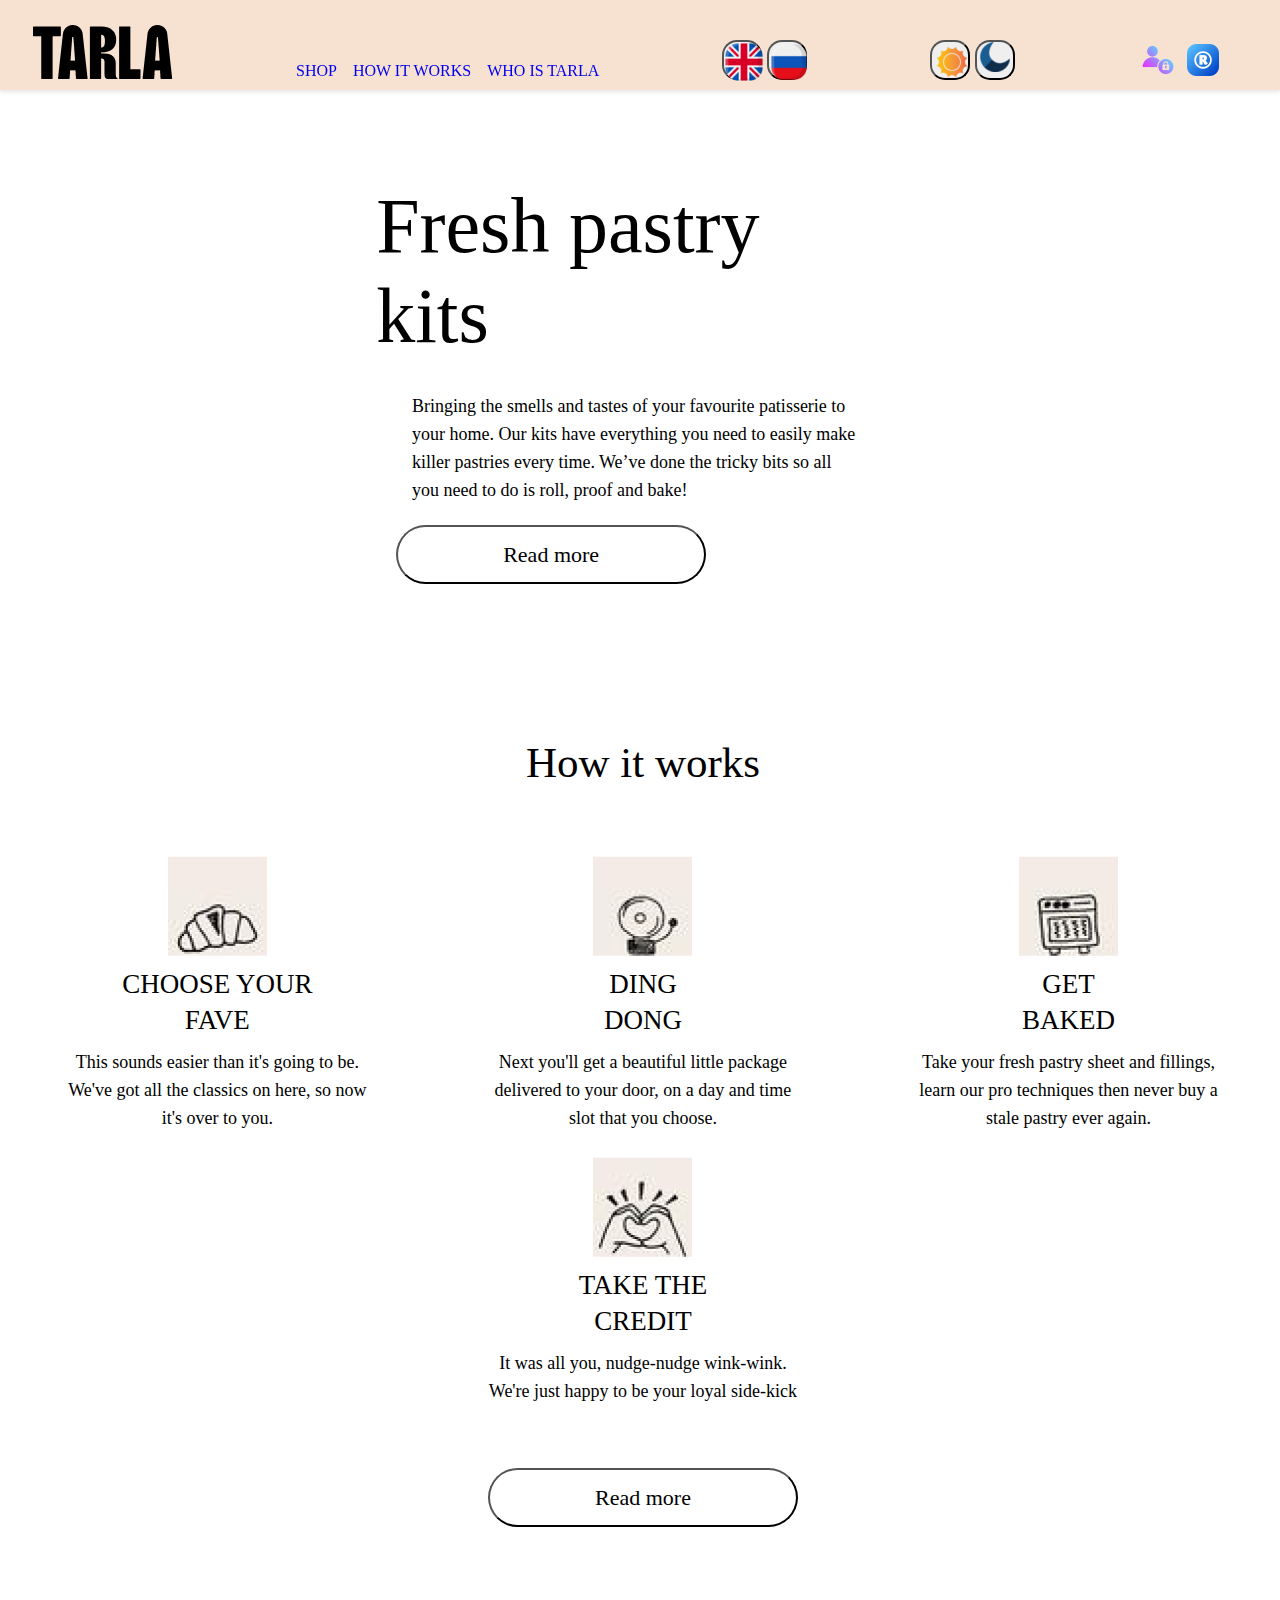
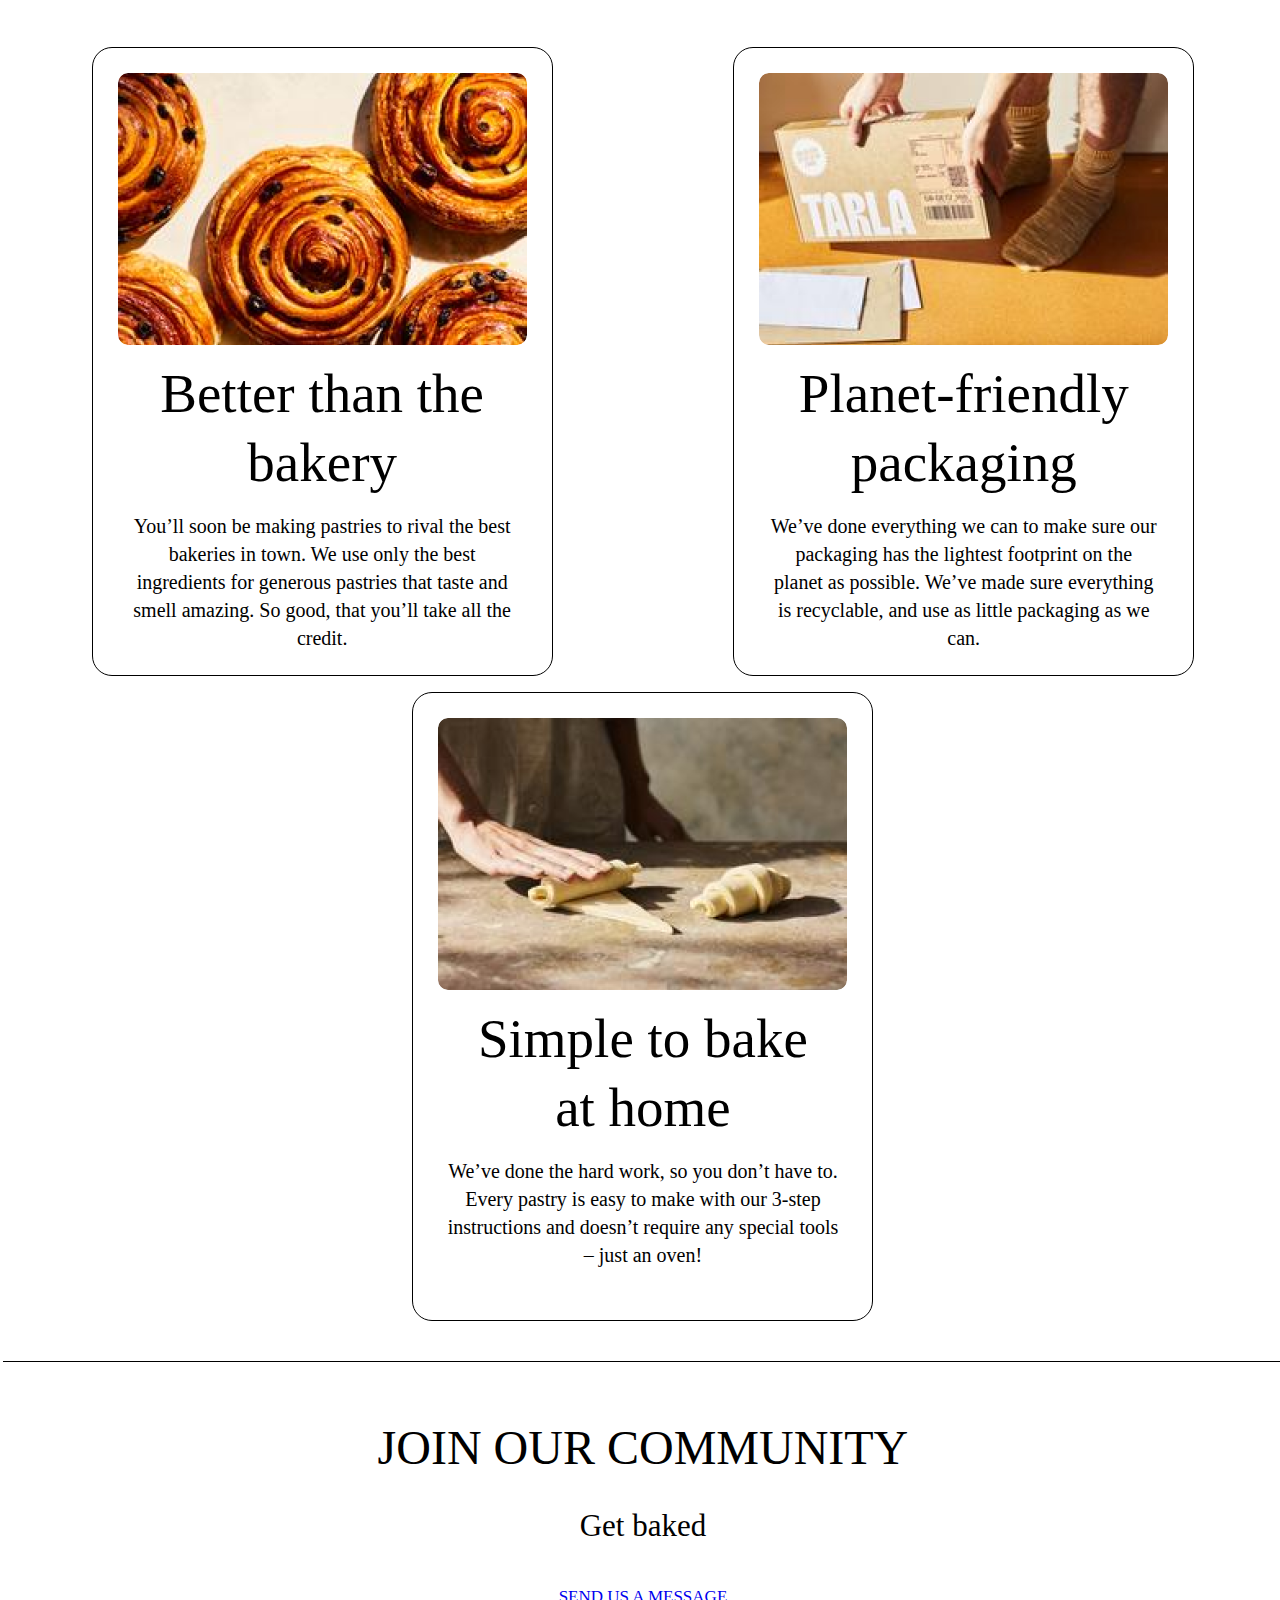
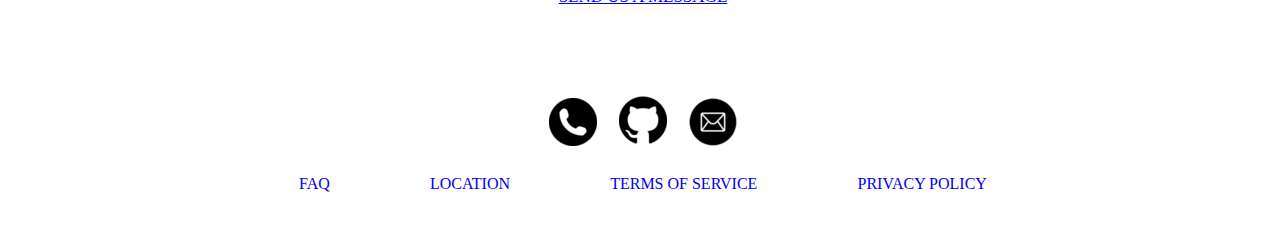
==== commit f6d79bc1: "fix: change path for files from Function folder" ====
--- a/NotAuthorized/index.html
+++ b/NotAuthorized/index.html
@@ -8,9 +8,9 @@
     <link rel="stylesheet" href="../NotAuthorized/style.css">
     <link rel="stylesheet" href="mediaStyle.css">
     <link rel="stylesheet" href="popup.css">
-    <link rel="stylesheet" href="swaper.css">
-    <link rel="stylesheet" href="../changeColor.css">
-    <link rel="stylesheet" href="../effects.css">
+    <link rel="stylesheet" href="../swaper.css">
+    <link rel="stylesheet" href="../Function/changeColor.css">
+    <link rel="stylesheet" href="../Function/effects.css">
     <link
       rel="stylesheet"
       href="https://cdn.jsdelivr.net/npm/swiper@8/swiper-bundle.min.css">
@@ -18,8 +18,8 @@
   </head>
   <body class="base">
     <header class="header theme-element lockPadding">
-      <div class="hamburger-menu theme-element">
-        <input id="menu__toggle" type="checkbox"/>
+      <div class="hamburger-menu theme-element hamburg">
+        <input id="menu__toggle" type="checkbox">
         <label class="menu__btn" for="menu__toggle">
           <span></span>
         </label>
@@ -50,7 +50,7 @@
           </li>
         </ul>
       </div>
-      <img class="img" src="../Images/Frame.png" alt="logo">
+      <img class="img logo" src="../Images/Frame.png" alt="logo">
       <ul class="navigation">
         <li class="li">
           <a data-i18="headerShop" class="link theme-element" href="#shop">
@@ -74,7 +74,6 @@
           >
         </li>
       </ul>
-
       <div class="switchers">
         <button data-i18="en" class="switcher changeButton theme-blueButton">
           <img src="../Images/UK.png" alt="light">
@@ -111,7 +110,7 @@
               name="username"
               placeholder="Username"
               required
-            />
+            >
             <input
               data-i18="Password"
               type="password"
@@ -119,7 +118,7 @@
               name="password"
               placeholder="Password"
               required
-            />
+            >
             <div class="buttonDiv">
               <button
                 data-i18="Enter"
@@ -128,9 +127,10 @@
               >
                 Enter
               </button>
+              <a data-i18="CreateAccount" class="popupRegistration  registrationButton" href="#popup2">Create account</a>              
             </div>
           </form>
-          <script src="../logIn.js"></script>
+          <script src="../Function/logIn.js"></script>
         </div>
       </div>
     </div>
@@ -148,7 +148,7 @@
                 name="phone"
                 placeholder="Номер телефона"
                 required
-              />
+              >
               <span class="error" id="phoneError"></span>
             </div>
             <div class="form-group">
@@ -159,12 +159,12 @@
                 name="email"
                 placeholder="Email"
                 required
-              />
+              >
               <span class="error" id="emailError"></span>
             </div>
             <div class="form-group">
               <label for="dob">Дата рождения:</label>
-              <input type="date" id="dob" name="dob" required />
+              <input type="date" id="dob" name="dob" required>
               <span class="error" id="dobError"></span>
             </div>
             <div class="form-group">
@@ -175,7 +175,7 @@
                 name="password"
                 placeholder="Пароль"
                 required
-              />
+              >
               <span class="error" id="passwordError"></span>
             </div>
             <div class="form-group">
@@ -186,7 +186,7 @@
                 name="confirmPassword"
                 placeholder="Повторите пароль"
                 required
-              />
+              >
               <span class="error" id="confirmPasswordError"></span>
             </div>
             <div class="form-group">
@@ -197,7 +197,7 @@
                 name="fullname"
                 placeholder="ФИО"
                 required
-              />
+              >
               <span class="error" id="fullnameError"></span>
             </div>
             <div class="form-group">
@@ -209,7 +209,7 @@
                 placeholder="Никнейм"
                 required
                 readonly
-              />
+              >
               <button
                 type="button"
                 id="regenerateNickname"
@@ -220,7 +220,7 @@
               <span class="error" id="nicknameError"></span>
             </div>
             <div class="form-group">
-              <input type="checkbox" id="agreement" name="agreement" required />
+              <input type="checkbox" id="agreement" name="agreement" required>
               <label for="agreement"
                 >Я прочитал(а) и согласен(а) с
                 <a href="#">Соглашением пользователя</a></label
@@ -231,12 +231,12 @@
               Зарегистрироваться
             </button>
             <span class="success" id="successMessage"></span>
+            <span class="error" id="accountError"></span>
           </form>
         </div>
       </div>
-      <script src="../signUp.js"></script>
+      <script src="../Function/signUp.js"></script>
     </div>
-
     <section class="section1 theme-block">
       <div id="shop" class="div1">
         <h1 data-i18="FreshPastryKits" class="H1">Fresh pastry kits</h1>
@@ -279,7 +279,7 @@
       </div>
     </section>
     <section id="howItWorks" class="section2 theme-element">
-      <p data-i18="headerHowItWork" class="p2">How it works</p>
+      <h1 data-i18="headerHowItWork" class="p2">How it works</h1>
       <div class="div2">
         <div class="img2">
           <img src="../Images/1.png" alt="">
@@ -327,7 +327,7 @@
     <section class="section6 theme-element">
       <div id="whoIsTarla" class="div6">
         <img class="img6" src="../Images/6-1.png" alt="section6">
-        <p data-i18="BetterThanbakery" class="p6_1">Better than the bakery</p>
+        <h1 data-i18="BetterThanbakery" class="p6_1">Better than the bakery</h1>
         <p data-i18="BetterThanbakeryDif" class="p6_2">
           You’ll soon be making pastries to rival the best bakeries in town. We
           use only the best ingredients for generous pastries that taste and
@@ -336,7 +336,7 @@
       </div>
       <div class="div6">
         <img class="img6" src="../Images/6-2.png" alt="section6">
-        <p data-i18="PlanetFriendly" class="p6_1">Planet-friendly packaging</p>
+        <h1 data-i18="PlanetFriendly" class="p6_1">Planet-friendly packaging</h1>
         <p data-i18="PlanetFriendlyDif" class="p6_2">
           We’ve done everything we can to make sure our packaging has the
           lightest footprint on the planet as possible. We’ve made sure
@@ -345,7 +345,7 @@
       </div>
       <div class="div6">
         <img class="img6" src="../Images/6-3.png" alt="section6">
-        <p data-i18="SimpleBake" class="p6_1">Simple to bake at home</p>
+        <h1 data-i18="SimpleBake" class="p6_1">Simple to bake at home</h1>
         <p data-i18="SimpleBakeDif" class="p6_3">
           We’ve done the hard work, so you don’t have to. Every pastry is easy
           to make with our 3-step instructions and doesn’t require any special
@@ -355,23 +355,19 @@
     </section>
     <div class="line"></div>
     <section class="section8 theme-element">
-      <p data-i18="JoinOurCommunity" class="H8">Join our community</p>
+      <h1 data-i18="JoinOurCommunity" class="H8">Join our community</h1>
       <p data-i18="GetBaked" class="p8">and let's get baked</p>
-      <a
-        class="button8 heme-blueButton"
-        data-i18="SendUsMessage"
-        href="mailto:polina.solodkova507@gmail.com"
-        >Let's start</a
-      >
+        <a class="button8 theme-button popupAuthorization" data-i18="SendUsMessage" href="mailto:polina.solodkova507@gmail.com"
+          >Send us a message</a>
     </section>
     <footer class="footer theme-element">
       <div class="icon">
-        <a href="tel:+375295950858">
+        <a class="popupAuthorization" href="tel:+375295950858">
           <img src="../Images/phone.png" alt="Telephone">
         </a>
         <a href="https://github.com/MaltSun/TarlaProgect"
           ><img src="../Images/github.png" alt="Github"></a>
-        <a href="mailto:polina.solodkova507@gmail.com">
+        <a class="popupAuthorization" href="mailto:polina.solodkova507@gmail.com">
           <img src="../Images/e-mail.png" alt="E-mail">
         </a>
       </div>
@@ -396,15 +392,15 @@
         >
         <a
           data-i18="Privacy"
-          class="link theme-element"
+          class="link theme-element "
           href="../NotAuthorized/WhoIsTarta.html"
           >Privacy Policy</a
         >
       </div>
       <script src="popup.js"></script>
       <script src="../Tarla/swaper.js"></script>
-      <script src="../changeLanguage.js"></script>
-      <script src="../changeColor.js"></script>
+      <script src="../Function/changeLanguage.js"></script>
+      <script src="../Function/changeColor.js"></script>
     </footer>
   </body>
 </html>
--- a/NotAuthorized/style.css
+++ b/NotAuthorized/style.css
@@ -17,7 +17,7 @@
 .li {
   list-style-type: none;
 }
-.body {
+.base {
   max-width: 1440px;
   display: flex;
   margin-top: 80px;
--- a/Function/changeColor.css
+++ b/Function/changeColor.css
@@ -0,0 +1,85 @@
+.theme-element.dayMode {
+  background: #f5ede7 !important;
+  color: #000 !important;
+}
+
+.theme-element.nightMode {
+  background: #261d18 !important;
+  color: #725d49 !important;
+}
+.dayPhoto.dayMode {
+  display: flex;
+}
+.dayPhoto.nightMode {
+  display: none;
+}
+.nightPhoto.dayMode {
+  display: none;
+}
+.nightPhoto.nightMode {
+  display: flex;
+}
+.theme-specialElement.nightMode {
+  background: #1d1612 !important;
+  color: #725d49 !important;
+}
+
+.theme-specialElement.dayMode {
+  background: #ffc3a0 !important;
+  color: #000 !important;
+}
+
+.theme-block.dayMode {
+  background: #ffc3a0 !important;
+  color: #000 !important;
+}
+.theme-block.nightMode {
+  background: #1d1612 !important;
+  color: #725d49 !important;
+}
+.theme-button.dayMode {
+  border: 1px solid #000 !important;
+}
+
+.theme-button.nightMode {
+  border: 1px solid #725d49 !important;
+  color: #725d49;
+}
+
+.theme-blueButton.dayMode {
+  border: 1px solid #0126de !important;
+  color: #0126de !important;
+}
+
+.theme-blueButton.nightMode {
+  border: 1px solid #5f74e2 !important;
+  color: #5f74e2 !important;
+  background: #16110e !important;
+}
+.switchers {
+  display: flex;
+  justify-content: center;
+  align-items: center;
+  flex-direction: row;
+  gap: 5px;
+}
+.changeButton {
+  width: 40px;
+  height: 40px;
+  text-align: center;
+  font-family: Roboto;
+  font-size: 17px;
+  font-style: normal;
+  font-weight: 400;
+  line-height: 34.002px; /* 154.553% */
+  border-radius: 15px;
+}
+.logIn {
+  width: 40px;
+  height: 40px;
+  font-size: 12px;
+  font-style: normal;
+  font-weight: 400;
+  line-height: 34.002px; /* 154.553% */
+  border-radius: 15px;
+}
--- a/Function/effects.css
+++ b/Function/effects.css
@@ -0,0 +1,72 @@
+.button8 {
+  transition: transform 0.3s ease;
+}
+.button8:hover {
+  transform: scale(1.05);
+}
+
+.button1:hover,
+.button2:hover {
+  text-decoration: underline;
+}
+
+.div6:hover {
+  background-color: #d6ccc7;
+  transition: background-color 0.3s ease;
+}
+
+.img6 {
+  transition: filter 0.3s ease;
+}
+.img6:hover {
+  filter: brightness(70%);
+}
+
+.mainText {
+  transition: color 0.3s ease;
+}
+.mainText:hover {
+  color: rgb(4, 80, 186);
+}
+
+.visibleMap:hover {
+  box-shadow: 0px 0px 10px rgba(0, 0, 0, 0.5);
+}
+
+.logo:hover {
+  opacity: 0.8;
+}
+
+.link:hover {
+  font-size: 1.05em;
+}
+
+.header {
+  position: fixed;
+  top: 0;
+  left: 0;
+  z-index: 1000;
+  box-shadow: 0px 2px 4px rgba(0, 0, 0, 0.1);
+  width: 100%;
+  height: 70px;
+  background: #f6ddcadc;
+  display: flex;
+  align-items: flex-end;
+  padding: 10px 0px;
+  flex-direction: row;
+  justify-content: flex-start;
+  gap: 10px;
+}
+.logo{
+  margin-left: 0px;
+}
+.hamburg{
+  margin: 5px;
+  }
+
+.mainText {
+  transition: transform 0.3s ease;
+}
+.mainText:hover {
+  transform: scale(1.05);
+}
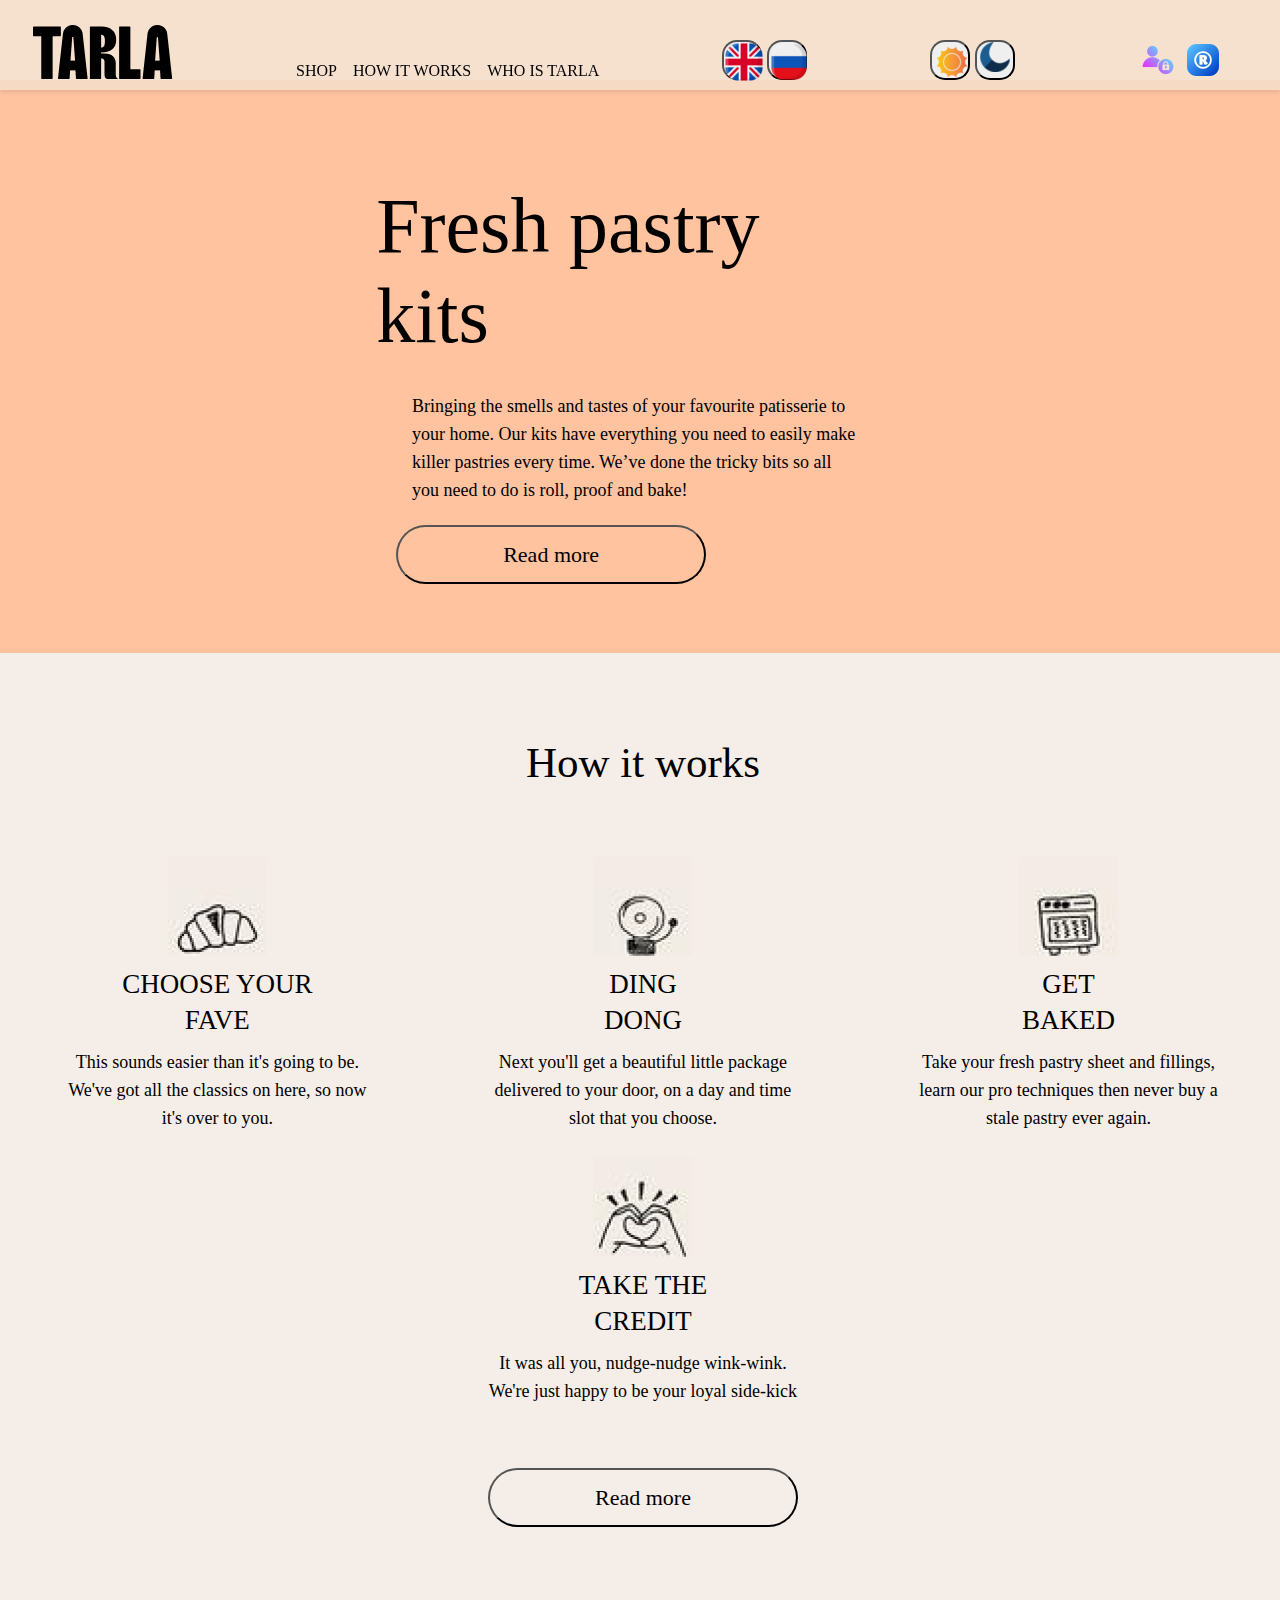
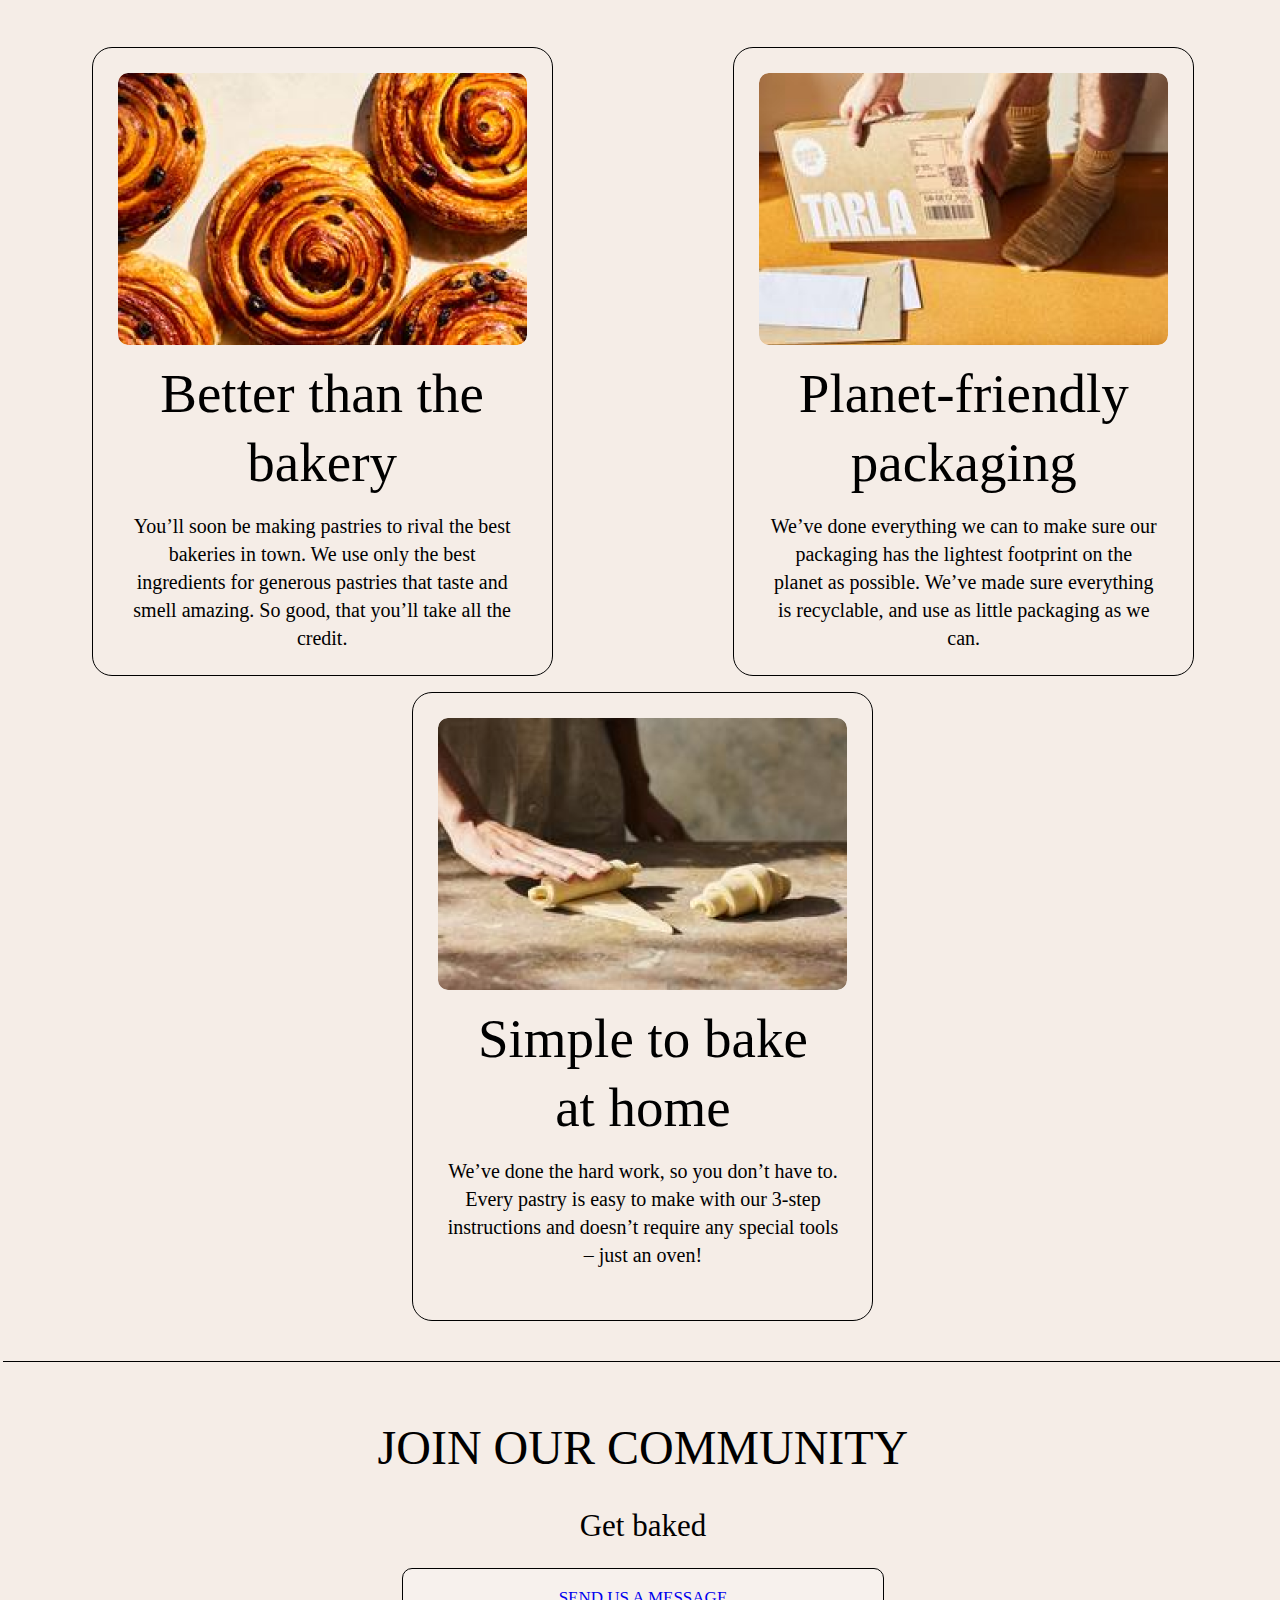
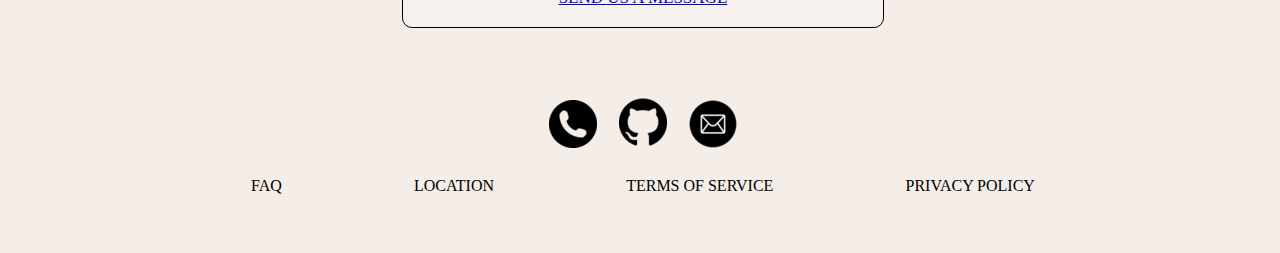
==== commit 571e414b: "fix: added translate for registration popup" ====
--- a/NotAuthorized/index.html
+++ b/NotAuthorized/index.html
@@ -141,8 +141,9 @@
           <a href="" class="popupClose closePopup">x</a>
           <form id="registrationForm" class="registrationForm">
             <div class="form-group">
-              <label for="phone">Номер телефона (РБ):</label>
-              <input
+              <label data-i18="Phone" for="phone">Номер телефона (РБ):</label>
+              <input
+              data-i18="Phone"
                 type="text"
                 id="phone"
                 name="phone"
@@ -152,8 +153,9 @@
               <span class="error" id="phoneError"></span>
             </div>
             <div class="form-group">
-              <label for="email">Email:</label>
-              <input
+              <label data-i18="Email" for="email">Email:</label>
+              <input
+              data-i18="Email"
                 type="email"
                 id="email"
                 name="email"
@@ -163,13 +165,14 @@
               <span class="error" id="emailError"></span>
             </div>
             <div class="form-group">
-              <label for="dob">Дата рождения:</label>
+              <label data-i18="bdd" for="dob">Дата рождения:</label>
               <input type="date" id="dob" name="dob" required>
               <span class="error" id="dobError"></span>
             </div>
             <div class="form-group">
-              <label for="password">Пароль:</label>
-              <input
+              <label data-i18="Password" for="password">Пароль:</label>
+              <input
+              data-i18="Password"
                 type="password"
                 id="password"
                 name="password"
@@ -179,8 +182,9 @@
               <span class="error" id="passwordError"></span>
             </div>
             <div class="form-group">
-              <label for="confirmPassword">Повторите пароль:</label>
-              <input
+              <label data-i18="confirmPassword" for="confirmPassword">Повторите пароль:</label>
+              <input
+              data-i18="confirmPassword"
                 type="password"
                 id="confirmPassword"
                 name="confirmPassword"
@@ -190,8 +194,9 @@
               <span class="error" id="confirmPasswordError"></span>
             </div>
             <div class="form-group">
-              <label for="fullname">ФИО:</label>
-              <input
+              <label data-i18="fullname" for="fullname">ФИО:</label>
+              <input
+              data-i18="fullname"
                 type="text"
                 id="fullname"
                 name="fullname"
@@ -201,8 +206,9 @@
               <span class="error" id="fullnameError"></span>
             </div>
             <div class="form-group">
-              <label for="nickname">Никнейм:</label>
-              <input
+              <label data-i18="Nickname" for="nickname">Никнейм:</label>
+              <input
+              data-i18="Nickname"
                 type="text"
                 id="nickname"
                 name="nickname"
@@ -211,6 +217,7 @@
                 readonly
               >
               <button
+              data-i18="generateNickname"
                 type="button"
                 id="regenerateNickname"
                 class="registrationButton"
@@ -221,13 +228,13 @@
             </div>
             <div class="form-group">
               <input type="checkbox" id="agreement" name="agreement" required>
-              <label for="agreement"
+              <label for="agreement" data-i18="ReadAndEgree"
                 >Я прочитал(а) и согласен(а) с
-                <a href="#">Соглашением пользователя</a></label
+                <a data-i18="Egree" href="#">Соглашением пользователя</a></label
               >
               <span class="error" id="agreementError"></span>
             </div>
-            <button type="submit" class="registration registrationButton">
+            <button data-i18="Registration" type="submit" class="registration registrationButton">
               Зарегистрироваться
             </button>
             <span class="success" id="successMessage"></span>
--- a/NotAuthorized/style.css
+++ b/NotAuthorized/style.css
@@ -6,6 +6,7 @@
   text-decoration: none;
   list-style: none;
   cursor: none;
+  color: black;
   font-family: "DM Sans";
   font-size: 16px;
   font-style: normal;
@@ -18,6 +19,7 @@
   list-style-type: none;
 }
 .base {
+  background: #f5ede7;
   max-width: 1440px;
   display: flex;
   margin-top: 80px;
@@ -122,6 +124,7 @@
   left: 0;
 }
 .section1 {
+  background:  #ffc3a0;
   width: 96.4%;
   height: auto;
   display: flex;
@@ -514,6 +517,8 @@
   justify-content: center;
   flex-shrink: 0;
   border-radius: 10px;
+  border: 1px solid #000;
+  background: rgba(255, 255, 255, 0.25);
   text-align: center;
   font-family: Roboto;
   font-size: 17px;
@@ -542,7 +547,7 @@
   gap: 10px;
 }
 .divfooter {
-  width: 60%;
+  width: 70%;
   height: auto;
   display: flex;
   justify-content: space-around;
--- a/NotAuthorized/mediaStyle.css
+++ b/NotAuthorized/mediaStyle.css
@@ -66,6 +66,10 @@
     display: none;
     justify-content: flex-end;
   }
+  .section1{
+width: 96%;
+padding: 24px 16px;
+}
 }
 
 @media screen and (max-width: 725px) {
--- a/NotAuthorized/popup.css
+++ b/NotAuthorized/popup.css
@@ -94,6 +94,8 @@
 .registrationButton{
   border: 1px solid #0126de !important;
   color: #0126de !important;
+  background: #f0f0f0;
+  text-decoration: none;
   cursor: pointer;
   width: auto;
   padding: 5px;
@@ -104,4 +106,10 @@
   font-weight: 400;
   line-height: 34.002px; 
   border-radius: 35px;
+}
+.error {
+  color: red;
+}
+.success {
+  color: green;
 }